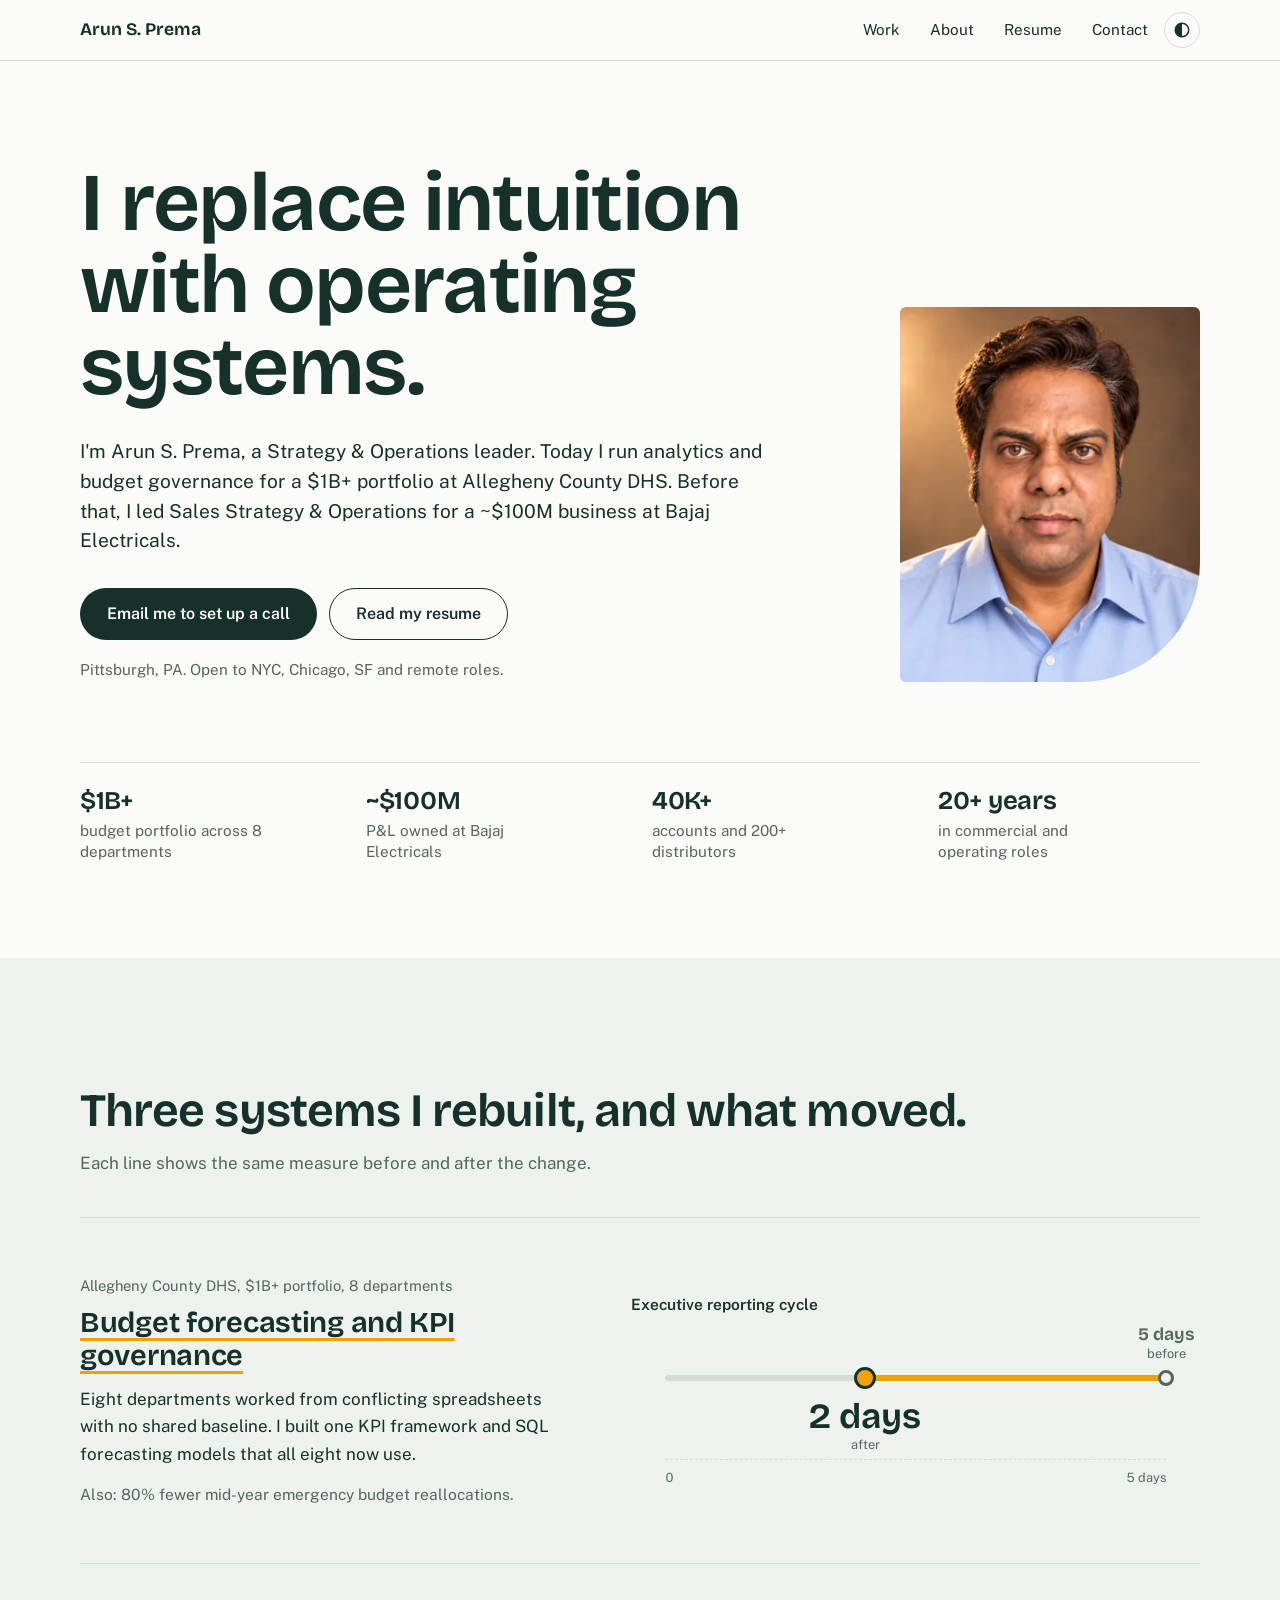
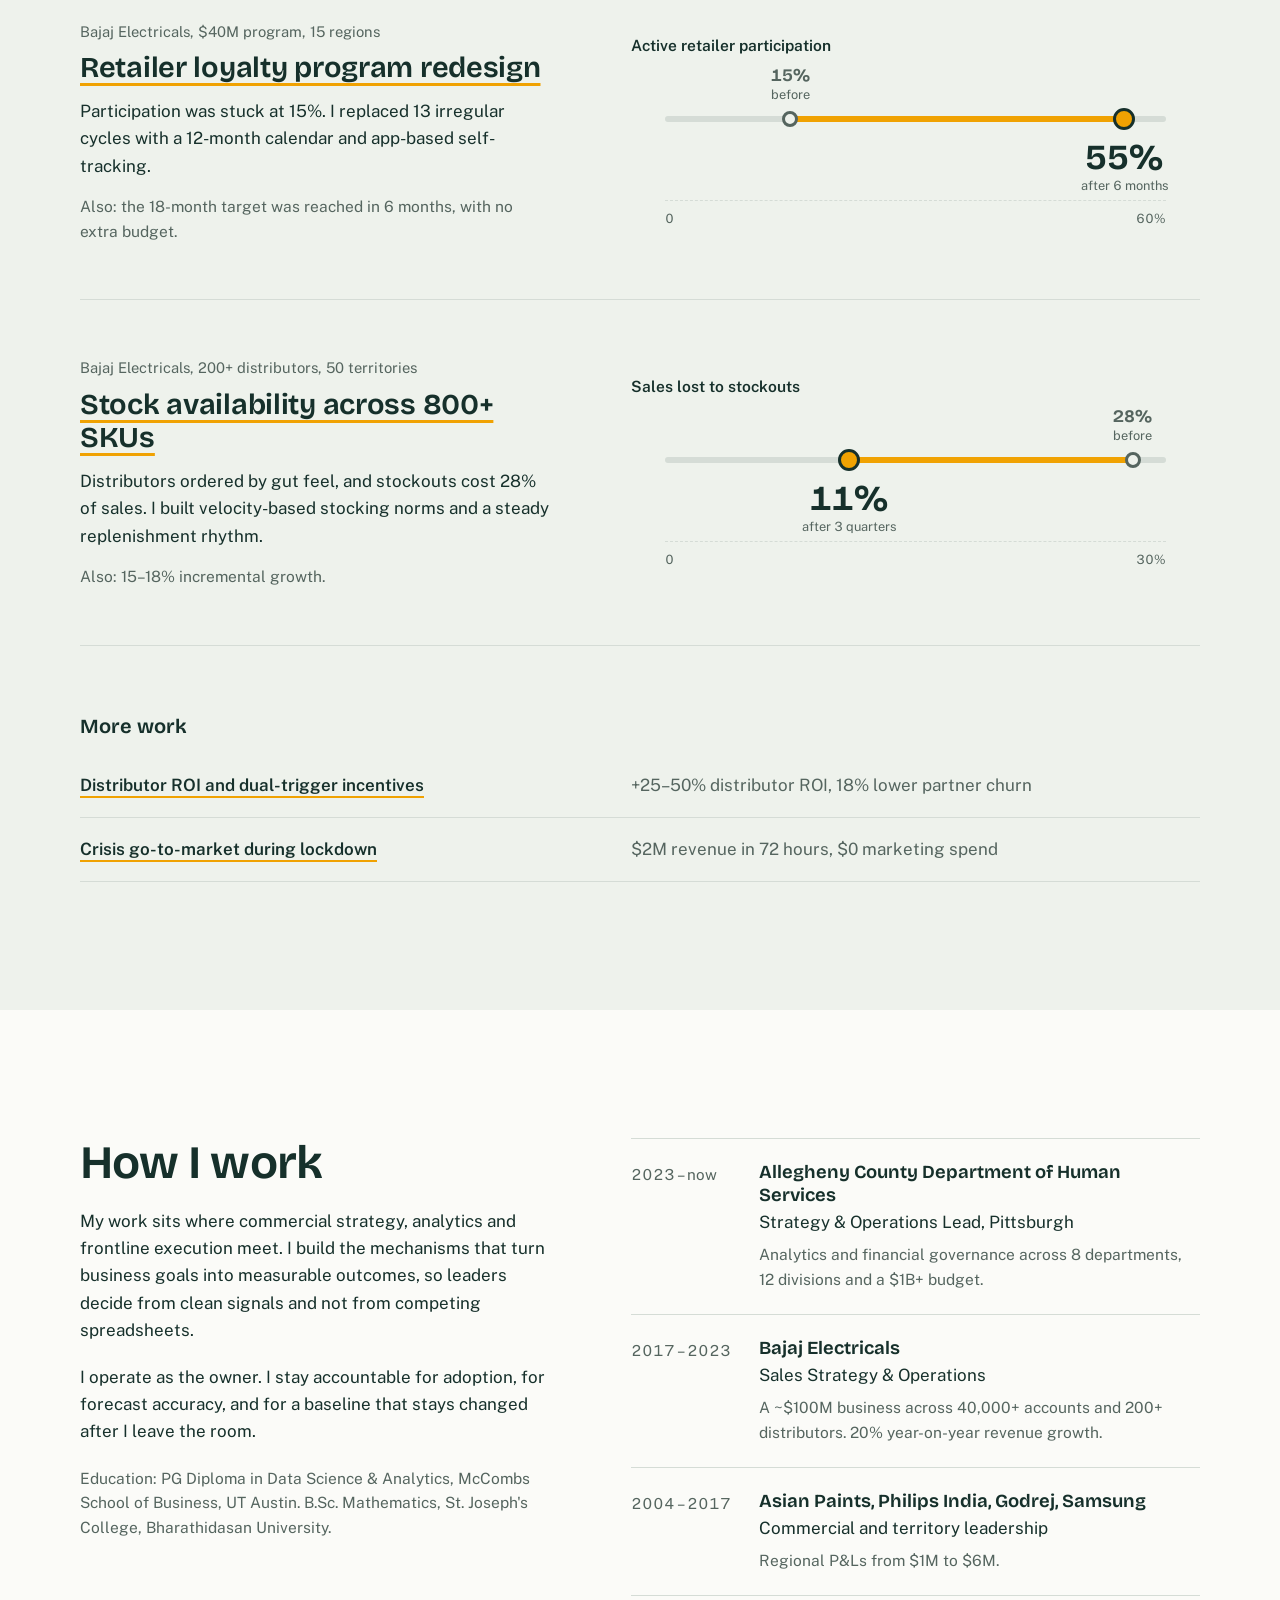
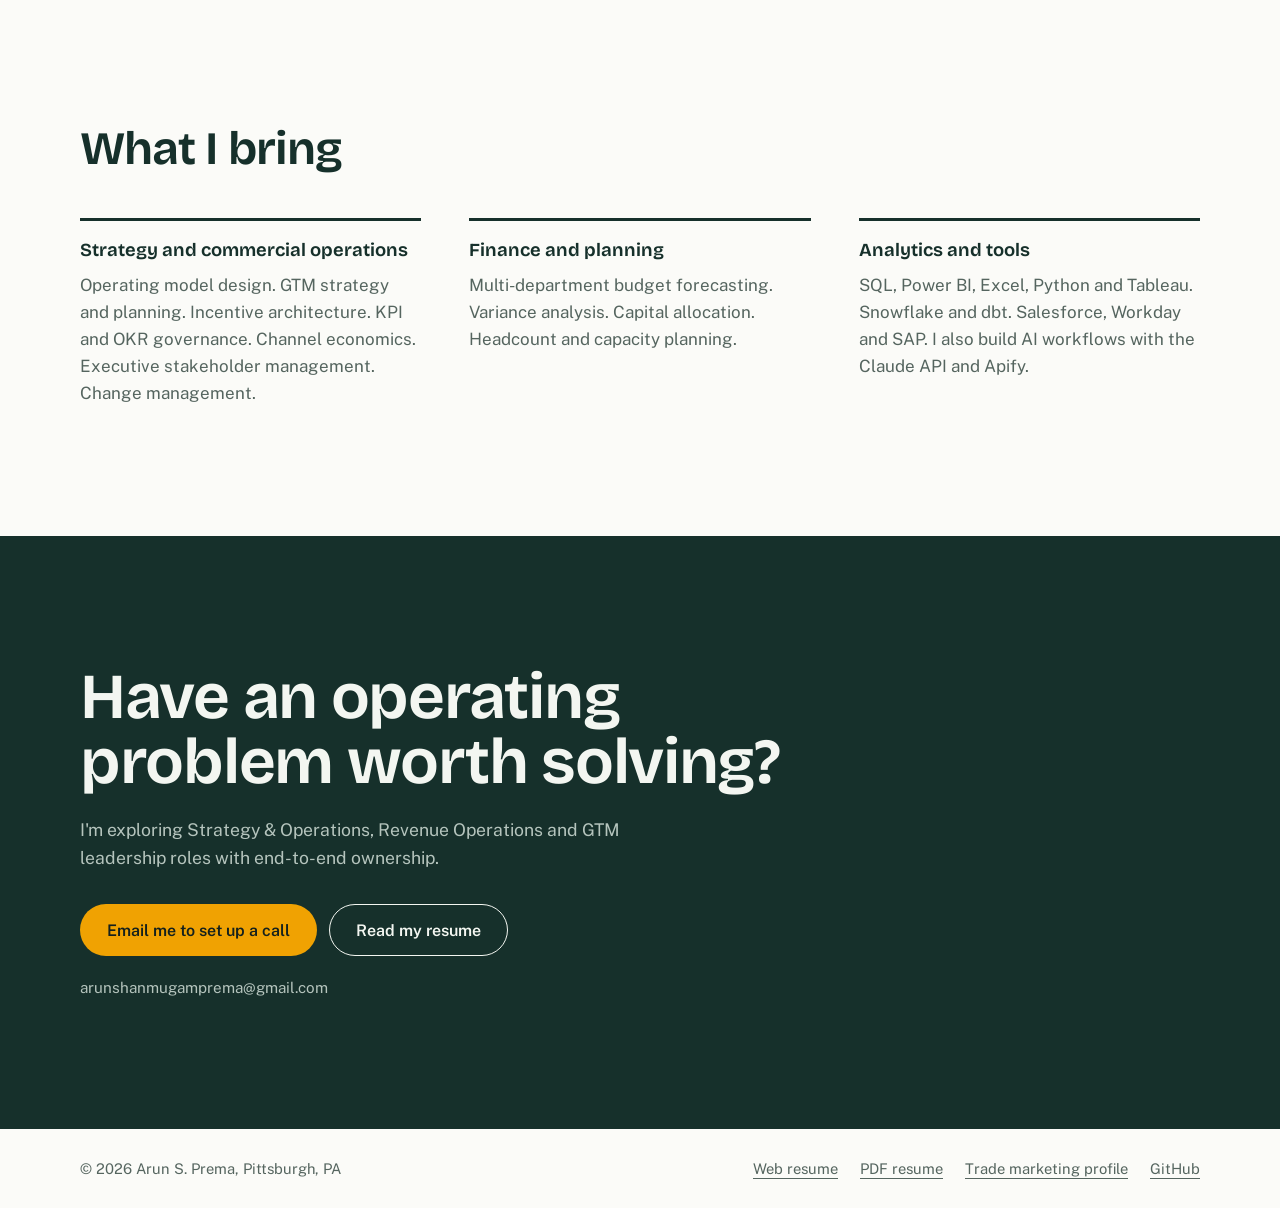
==== index.html @ da5d183e "Rebuild the five case-study pages on one template - Same header, fonts, colours and before/after lin" ====
<!DOCTYPE html>
<html lang="en">
<head>
  <meta charset="UTF-8">
  <meta name="viewport" content="width=device-width, initial-scale=1.0">
  <title>Arun S. Prema — Strategy &amp; Operations Leader | Revenue Operations &amp; GTM</title>
  <meta name="description" content="Arun S. Prema is a Strategy &amp; Operations leader. He runs analytics and budget governance for a $1B+ portfolio at Allegheny County DHS and led Sales Strategy &amp; Operations for a ~$100M business at Bajaj Electricals.">
  <meta name="author" content="Arun S. Prema">
  <link rel="canonical" href="https://arunshanmugamprema.github.io/">
  <meta name="color-scheme" content="light dark">

  <meta property="og:type" content="profile">
  <meta property="og:title" content="Arun S. Prema — Strategy &amp; Operations Leader">
  <meta property="og:description" content="I replace intuition with operating systems. $1B+ budget portfolio at Allegheny County DHS. ~$100M P&amp;L at Bajaj Electricals.">
  <meta property="og:url" content="https://arunshanmugamprema.github.io/">
  <meta property="og:image" content="https://arunshanmugamprema.github.io/assets/images/og-preview.png">
  <meta property="og:image:width" content="1200">
  <meta property="og:image:height" content="630">
  <meta property="og:image:alt" content="Arun S. Prema, Strategy &amp; Operations leader. I replace intuition with operating systems.">

  <meta name="twitter:card" content="summary_large_image">
  <meta name="twitter:title" content="Arun S. Prema — Strategy &amp; Operations Leader">
  <meta name="twitter:description" content="I replace intuition with operating systems. $1B+ budget portfolio at Allegheny County DHS. ~$100M P&amp;L at Bajaj Electricals.">
  <meta name="twitter:image" content="https://arunshanmugamprema.github.io/assets/images/og-preview.png">

  <link rel="icon" type="image/svg+xml" href="assets/images/favicon.svg">
  <link rel="preload" href="assets/fonts/bricolage-grotesque-latin-wght-normal.woff2" as="font" type="font/woff2" crossorigin>
  <link rel="preload" href="assets/fonts/public-sans-latin-wght-normal.woff2" as="font" type="font/woff2" crossorigin>
  <link rel="stylesheet" href="assets/css/site.css">

  <script>
    /* Apply a saved colour theme before first paint */
    try { var t = localStorage.getItem('theme'); if (t === 'light' || t === 'dark') document.documentElement.dataset.theme = t; } catch (e) {}
  </script>

  <script type="application/ld+json">
  {
    "@context": "https://schema.org",
    "@type": "Person",
    "name": "Arun S. Prema",
    "jobTitle": "Strategy & Operations Lead",
    "worksFor": { "@type": "Organization", "name": "Allegheny County Department of Human Services" },
    "address": { "@type": "PostalAddress", "addressLocality": "Pittsburgh", "addressRegion": "PA", "addressCountry": "US" },
    "url": "https://arunshanmugamprema.github.io/",
    "image": "https://arunshanmugamprema.github.io/assets/images/arun-prema-640.webp",
    "email": "mailto:arunshanmugamprema@gmail.com",
    "sameAs": [
      "https://github.com/arunshanmugamprema"
    ],
    "alumniOf": [
      { "@type": "EducationalOrganization", "name": "McCombs School of Business, The University of Texas at Austin" },
      { "@type": "EducationalOrganization", "name": "St. Joseph's College, Bharathidasan University" }
    ],
    "knowsAbout": [
      "Strategy and Operations", "Revenue Operations", "GTM Strategy", "KPI Governance",
      "Budget Forecasting", "Incentive Design", "Channel Economics", "Commercial Analytics"
    ]
  }
  </script>
</head>
<body>
  <a class="skip-link" href="#main">Skip to content</a>

  <header class="site-header">
    <div class="wrap header-row">
      <a class="brand" href="#top">Arun S. Prema</a>
      <nav class="site-nav" aria-label="Main">
        <a href="#work">Work</a>
        <a href="#about">About</a>
        <a href="resume/">Resume</a>
        <a class="nav-cta" href="#contact">Contact</a>
      </nav>
      <button class="theme-toggle" type="button" aria-label="Switch colour theme">
        <svg viewBox="0 0 24 24" width="18" height="18" aria-hidden="true"><path d="M12 3a9 9 0 1 0 0 18V3z" fill="currentColor"/><circle cx="12" cy="12" r="9" fill="none" stroke="currentColor" stroke-width="2"/></svg>
      </button>
    </div>
  </header>

  <main id="main">

    <!-- ── Hero ── -->
    <section class="hero wrap" id="top">
      <div class="hero-text">
        <h1>I replace intuition with operating systems.</h1>
        <p class="hero-lede">
          I'm Arun S. Prema, a Strategy &amp; Operations leader. Today I run analytics and budget
          governance for a $1B+ portfolio at Allegheny County DHS. Before that, I led Sales Strategy
          &amp; Operations for a ~$100M business at Bajaj Electricals.
        </p>
        <div class="hero-actions">
          <a class="btn btn-primary" href="mailto:arunshanmugamprema@gmail.com?subject=Conversation%20with%20Arun%20S.%20Prema">Email me to set up a call</a>
          <a class="btn btn-quiet" href="resume/">Read my resume</a>
        </div>
        <p class="hero-note">Pittsburgh, PA. Open to NYC, Chicago, SF and remote roles.</p>
      </div>

      <figure class="hero-photo">
        <picture>
          <source type="image/webp" srcset="assets/images/arun-prema-320.webp 320w, assets/images/arun-prema-640.webp 640w" sizes="(max-width: 760px) 132px, 300px">
          <img src="assets/images/arun-prema.jpg" alt="Portrait of Arun S. Prema" width="640" height="800" fetchpriority="high">
        </picture>
      </figure>

      <dl class="hero-facts">
        <div><dt>$1B+</dt><dd>budget portfolio across 8 departments</dd></div>
        <div><dt>~$100M</dt><dd>P&amp;L owned at Bajaj Electricals</dd></div>
        <div><dt>40K+</dt><dd>accounts and 200+ distributors</dd></div>
        <div><dt>20+ years</dt><dd>in commercial and operating roles</dd></div>
      </dl>
    </section>

    <!-- ── Selected work ── -->
    <section class="work" id="work">
      <div class="wrap">
        <h2>Three systems I rebuilt, and what moved.</h2>
        <p class="section-lede">Each line shows the same measure before and after the change.</p>

        <article class="case">
          <div class="case-text">
            <p class="case-where">Allegheny County DHS, $1B+ portfolio, 8 departments</p>
            <h3><a href="case-studies/kpi-governance-allegheny.html">Budget forecasting and KPI governance</a></h3>
            <p>Eight departments worked from conflicting spreadsheets with no shared baseline. I built one KPI framework and SQL forecasting models that all eight now use.</p>
            <p class="case-also">Also: 80% fewer mid-year emergency budget reallocations.</p>
          </div>
          <figure class="shift" style="--from:100%; --to:40%; --lo:40%; --span:60%" data-dir="down">
            <figcaption>Executive reporting cycle</figcaption>
            <div class="shift-track" role="img" aria-label="Executive reporting cycle went from 5 days to 2 days">
              <span class="shift-bar"></span>
              <span class="shift-from"></span>
              <span class="shift-to"></span>
              <span class="shift-label is-from">5 days<small>before</small></span>
              <span class="shift-label is-to">2 days<small>after</small></span>
            </div>
            <div class="shift-axis" aria-hidden="true"><span>0</span><span>5 days</span></div>
          </figure>
        </article>

        <article class="case">
          <div class="case-text">
            <p class="case-where">Bajaj Electricals, $40M program, 15 regions</p>
            <h3><a href="case-studies/loyalty-program-redesign.html">Retailer loyalty program redesign</a></h3>
            <p>Participation was stuck at 15%. I replaced 13 irregular cycles with a 12-month calendar and app-based self-tracking.</p>
            <p class="case-also">Also: the 18-month target was reached in 6 months, with no extra budget.</p>
          </div>
          <figure class="shift" style="--from:25%; --to:91.67%; --lo:25%; --span:66.67%" data-dir="up">
            <figcaption>Active retailer participation</figcaption>
            <div class="shift-track" role="img" aria-label="Active retailer participation went from 15 percent to 55 percent">
              <span class="shift-bar"></span>
              <span class="shift-from"></span>
              <span class="shift-to"></span>
              <span class="shift-label is-from">15%<small>before</small></span>
              <span class="shift-label is-to">55%<small>after 6 months</small></span>
            </div>
            <div class="shift-axis" aria-hidden="true"><span>0</span><span>60%</span></div>
          </figure>
        </article>

        <article class="case">
          <div class="case-text">
            <p class="case-where">Bajaj Electricals, 200+ distributors, 50 territories</p>
            <h3><a href="case-studies/stock-availability-planning.html">Stock availability across 800+ SKUs</a></h3>
            <p>Distributors ordered by gut feel, and stockouts cost 28% of sales. I built velocity-based stocking norms and a steady replenishment rhythm.</p>
            <p class="case-also">Also: 15–18% incremental growth.</p>
          </div>
          <figure class="shift" style="--from:93.33%; --to:36.67%; --lo:36.67%; --span:56.66%" data-dir="down">
            <figcaption>Sales lost to stockouts</figcaption>
            <div class="shift-track" role="img" aria-label="Sales lost to stockouts went from 28 percent to 11 percent">
              <span class="shift-bar"></span>
              <span class="shift-from"></span>
              <span class="shift-to"></span>
              <span class="shift-label is-from">28%<small>before</small></span>
              <span class="shift-label is-to">11%<small>after 3 quarters</small></span>
            </div>
            <div class="shift-axis" aria-hidden="true"><span>0</span><span>30%</span></div>
          </figure>
        </article>

        <h3 class="more-title">More work</h3>
        <ul class="more-list">
          <li>
            <a href="case-studies/distributor-roi-optimization.html">
              <span class="more-name">Distributor ROI and dual-trigger incentives</span>
              <span class="more-result">+25–50% distributor ROI, 18% lower partner churn</span>
            </a>
          </li>
          <li>
            <a href="case-studies/crisis-gtm-lockdown.html">
              <span class="more-name">Crisis go-to-market during lockdown</span>
              <span class="more-result">$2M revenue in 72 hours, $0 marketing spend</span>
            </a>
          </li>
        </ul>
      </div>
    </section>

    <!-- ── About ── -->
    <section class="about wrap" id="about">
      <div class="about-text">
        <h2>How I work</h2>
        <p>My work sits where commercial strategy, analytics and frontline execution meet. I build the mechanisms that turn business goals into measurable outcomes, so leaders decide from clean signals and not from competing spreadsheets.</p>
        <p>I operate as the owner. I stay accountable for adoption, for forecast accuracy, and for a baseline that stays changed after I leave the room.</p>
        <p class="about-edu">Education: PG Diploma in Data Science &amp; Analytics, McCombs School of Business, UT Austin. B.Sc. Mathematics, St. Joseph's College, Bharathidasan University.</p>
      </div>

      <ol class="timeline" aria-label="Career timeline">
        <li>
          <span class="when">2023 – now</span>
          <div>
            <strong>Allegheny County Department of Human Services</strong>
            <span class="role">Strategy &amp; Operations Lead, Pittsburgh</span>
            <p>Analytics and financial governance across 8 departments, 12 divisions and a $1B+ budget.</p>
          </div>
        </li>
        <li>
          <span class="when">2017 – 2023</span>
          <div>
            <strong>Bajaj Electricals</strong>
            <span class="role">Sales Strategy &amp; Operations</span>
            <p>A ~$100M business across 40,000+ accounts and 200+ distributors. 20% year-on-year revenue growth.</p>
          </div>
        </li>
        <li>
          <span class="when">2004 – 2017</span>
          <div>
            <strong>Asian Paints, Philips India, Godrej, Samsung</strong>
            <span class="role">Commercial and territory leadership</span>
            <p>Regional P&amp;Ls from $1M to $6M.</p>
          </div>
        </li>
      </ol>
    </section>

    <!-- ── Capabilities ── -->
    <section class="skills wrap" id="skills">
      <h2>What I bring</h2>
      <div class="skills-grid">
        <div>
          <h3>Strategy and commercial operations</h3>
          <p>Operating model design. GTM strategy and planning. Incentive architecture. KPI and OKR governance. Channel economics. Executive stakeholder management. Change management.</p>
        </div>
        <div>
          <h3>Finance and planning</h3>
          <p>Multi-department budget forecasting. Variance analysis. Capital allocation. Headcount and capacity planning.</p>
        </div>
        <div>
          <h3>Analytics and tools</h3>
          <p>SQL, Power BI, Excel, Python and Tableau. Snowflake and dbt. Salesforce, Workday and SAP. I also build AI workflows with the Claude API and Apify.</p>
        </div>
      </div>
    </section>

    <!-- ── Contact ── -->
    <section class="contact" id="contact">
      <div class="wrap">
        <h2>Have an operating problem worth solving?</h2>
        <p class="contact-lede">I'm exploring Strategy &amp; Operations, Revenue Operations and GTM leadership roles with end-to-end ownership.</p>
        <div class="contact-actions">
          <a class="btn btn-primary" href="mailto:arunshanmugamprema@gmail.com?subject=Conversation%20with%20Arun%20S.%20Prema">Email me to set up a call</a>
          <a class="btn btn-quiet" href="resume/">Read my resume</a>
        </div>
        <p class="contact-mail">arunshanmugamprema@gmail.com</p>
      </div>
    </section>
  </main>

  <footer class="site-footer">
    <div class="wrap footer-row">
      <p>© 2026 Arun S. Prema, Pittsburgh, PA</p>
      <nav aria-label="Footer">
        <a href="resume/">Web resume</a>
        <a href="Resume_Arun_S_Prema.pdf">PDF resume</a>
        <a href="trade-marketing/">Trade marketing profile</a>
        <a href="https://github.com/arunshanmugamprema" target="_blank" rel="noopener">GitHub</a>
      </nav>
    </div>
  </footer>

  <script src="assets/js/site.js" defer></script>
</body>
</html>
---- assets/css/site.css ----
/* Shared site styles for the home page and case studies. The resume page still uses main.css. */

@font-face {
  font-family: "Bricolage Grotesque";
  src: url("../fonts/bricolage-grotesque-latin-wght-normal.woff2") format("woff2");
  font-weight: 200 800;
  font-display: swap;
}
@font-face {
  font-family: "Public Sans";
  src: url("../fonts/public-sans-latin-wght-normal.woff2") format("woff2");
  font-weight: 100 900;
  font-display: swap;
}

/* ── Tokens ── */
:root {
  --paper: #fbfbf8;
  --surface: #eef2ec;
  --ink: #16302b;
  --muted: #55655f;
  --line: #d5dcd6;
  --mark: #f0a202;          /* marigold: the "after" colour */
  --btn-bg: #16302b;
  --btn-ink: #fbfbf8;
  --band-bg: #16302b;
  --band-ink: #f3f6f1;
  --band-muted: #b5c4bd;

  --display: "Bricolage Grotesque", "Public Sans", system-ui, sans-serif;
  --body: "Public Sans", system-ui, -apple-system, "Segoe UI", sans-serif;

  --wrap: 1120px;
  --gutter: clamp(20px, 5vw, 48px);
  --section: clamp(72px, 10vw, 128px);
}

@media (prefers-color-scheme: dark) {
  :root:not([data-theme="light"]) {
    --paper: #0f1f1c;
    --surface: #152925;
    --ink: #e8eee9;
    --muted: #a3b3ac;
    --line: #2a413b;
    --btn-bg: #f0a202;
    --btn-ink: #15211d;
    --band-bg: #152925;
    --band-ink: #e8eee9;
    --band-muted: #a3b3ac;
  }
}
:root[data-theme="dark"] {
  --paper: #0f1f1c;
  --surface: #152925;
  --ink: #e8eee9;
  --muted: #a3b3ac;
  --line: #2a413b;
  --btn-bg: #f0a202;
  --btn-ink: #15211d;
  --band-bg: #152925;
  --band-ink: #e8eee9;
  --band-muted: #a3b3ac;
}

/* ── Base ── */
*, *::before, *::after { box-sizing: border-box; }
html { scroll-behavior: smooth; scroll-padding-top: 72px; -webkit-text-size-adjust: 100%; }
@media (prefers-reduced-motion: reduce) { html { scroll-behavior: auto; } }

body {
  margin: 0;
  background: var(--paper);
  color: var(--ink);
  font-family: var(--body);
  font-size: 1.0625rem;
  line-height: 1.6;
  -webkit-font-smoothing: antialiased;
}
h1, h2, h3, p, ul, ol, dl, dd, figure { margin: 0; }
ul, ol { padding: 0; list-style: none; }
img { display: block; max-width: 100%; height: auto; }
a { color: inherit; }
:focus-visible { outline: 3px solid var(--mark); outline-offset: 3px; border-radius: 4px; }

.wrap { width: 100%; max-width: calc(var(--wrap) + 2 * var(--gutter)); margin-inline: auto; padding-inline: var(--gutter); }

.skip-link { position: absolute; left: 12px; top: -60px; background: var(--btn-bg); color: var(--btn-ink); padding: 10px 14px; border-radius: 8px; z-index: 20; }
.skip-link:focus { top: 12px; }

h1, h2 { font-family: var(--display); font-weight: 650; letter-spacing: -0.02em; text-wrap: balance; }
h2 { font-size: clamp(1.9rem, 4vw, 2.9rem); line-height: 1.08; }

/* ── Header ── */
.site-header { position: sticky; top: 0; z-index: 10; background: color-mix(in srgb, var(--paper) 88%, transparent); backdrop-filter: blur(10px); border-bottom: 1px solid var(--line); }
.header-row { display: flex; align-items: center; gap: 16px; min-height: 60px; }
.brand { font-family: var(--display); font-weight: 650; font-size: 1.1rem; text-decoration: none; margin-right: auto; white-space: nowrap; }
.site-nav { display: flex; align-items: center; gap: clamp(14px, 3vw, 30px); font-size: 0.95rem; }
.site-nav a { text-decoration: none; padding: 6px 0; }
.site-nav a:hover { text-decoration: underline; text-underline-offset: 5px; }
.theme-toggle { display: grid; place-items: center; width: 36px; height: 36px; border: 1px solid var(--line); border-radius: 50%; background: none; color: var(--ink); cursor: pointer; }
.theme-toggle:hover { border-color: var(--ink); }

/* ── Buttons ── */
.btn { display: inline-flex; align-items: center; justify-content: center; min-height: 52px; padding: 0 26px; border-radius: 999px; font-weight: 600; font-size: 1rem; text-decoration: none; border: 1.5px solid transparent; transition: transform 120ms ease; }
.btn:active { transform: translateY(1px); }
.btn-primary { background: var(--btn-bg); color: var(--btn-ink); }
.btn-primary:hover { box-shadow: 0 0 0 4px color-mix(in srgb, var(--mark) 45%, transparent); }
.btn-quiet { border-color: currentColor; }
.btn-quiet:hover { background: color-mix(in srgb, currentColor 9%, transparent); }

/* ── Hero ── */
.hero { display: grid; grid-template-columns: minmax(0, 1fr) 300px; column-gap: clamp(32px, 6vw, 88px); align-items: end; padding-top: clamp(48px, 8vw, 104px); padding-bottom: clamp(56px, 8vw, 96px); }
.hero h1 { font-size: clamp(2.6rem, 6.4vw, 5.25rem); line-height: 1; max-width: 13ch; }
.hero-lede { margin-top: 28px; max-width: 58ch; font-size: clamp(1.08rem, 1.5vw, 1.25rem); line-height: 1.55; }
.hero-actions { display: flex; flex-wrap: wrap; gap: 12px; margin-top: 32px; }
.hero-note { margin-top: 18px; color: var(--muted); font-size: 0.95rem; }
.hero-photo img { width: 100%; aspect-ratio: 4 / 5; object-fit: cover; border-radius: 6px 6px 120px 6px; }

.hero-facts { grid-column: 1 / -1; display: grid; grid-template-columns: repeat(4, minmax(0, 1fr)); gap: 24px; margin-top: clamp(48px, 7vw, 80px); padding-top: 24px; border-top: 1px solid var(--line); }
.hero-facts dt { font-family: var(--display); font-weight: 650; font-size: 1.6rem; line-height: 1.1; letter-spacing: -0.01em; }
.hero-facts dd { margin-top: 4px; color: var(--muted); font-size: 0.95rem; line-height: 1.4; max-width: 22ch; }

/* ── Work ── */
.work { background: var(--surface); padding-block: var(--section); }
.section-lede { margin-top: 14px; color: var(--muted); max-width: 60ch; }

.case { display: grid; grid-template-columns: minmax(0, 5fr) minmax(0, 6fr); gap: clamp(28px, 6vw, 88px); align-items: center; padding-block: clamp(36px, 5vw, 56px); border-bottom: 1px solid var(--line); }
.case:first-of-type { margin-top: clamp(24px, 4vw, 40px); border-top: 1px solid var(--line); }
.case-where { color: var(--muted); font-size: 0.92rem; }
.case h3 { margin-top: 8px; font-family: var(--display); font-weight: 650; font-size: clamp(1.4rem, 2.4vw, 1.8rem); line-height: 1.15; letter-spacing: -0.01em; }
.case h3 a { text-decoration: underline; text-decoration-color: var(--mark); text-decoration-thickness: 3px; text-underline-offset: 6px; }
.case h3 a:hover { text-decoration-color: currentColor; }
.case-text > p:not(.case-where) { margin-top: 14px; max-width: 52ch; }
.case-text > .case-also { color: var(--muted); font-size: 0.97rem; }

/* The before → after line */
.shift figcaption { font-weight: 600; font-size: 0.97rem; }
.shift-track { position: relative; height: 6px; margin: 58px 34px 78px; background: var(--line); border-radius: 3px; }
.shift-bar { position: absolute; top: 0; bottom: 0; left: var(--lo); width: var(--span); background: var(--mark); border-radius: 3px; transform-origin: left center; }
.shift[data-dir="down"] .shift-bar { transform-origin: right center; }
.shift-from, .shift-to { position: absolute; top: 50%; border-radius: 50%; transform: translate(-50%, -50%); }
.shift-from { left: var(--from); width: 16px; height: 16px; background: var(--shift-bg, var(--surface)); border: 3px solid var(--muted); }
.shift-to { left: var(--to); width: 22px; height: 22px; background: var(--mark); border: 3px solid var(--ink); }
.shift-label { position: absolute; transform: translateX(-50%); white-space: nowrap; text-align: center; font-family: var(--display); font-weight: 650; line-height: 1; font-variant-numeric: tabular-nums; }
.shift-label small { display: block; margin-top: 5px; font-family: var(--body); font-weight: 400; font-size: 0.8rem; color: var(--muted); }
.shift-label.is-from { left: var(--from); bottom: 20px; font-size: 1.1rem; color: var(--muted); }
.shift-label.is-to { left: var(--to); top: 24px; font-size: clamp(1.7rem, 3vw, 2.2rem); }
.shift-axis { display: flex; justify-content: space-between; margin-inline: 34px; padding-top: 8px; border-top: 1px dashed var(--line); color: var(--muted); font-size: 0.8rem; font-variant-numeric: tabular-nums; }

/* One reveal: the line draws from "before" to "after" */
.can-animate .shift .shift-bar { transition: transform 900ms cubic-bezier(.2, .7, .2, 1); }
.can-animate .shift .shift-to { transition: left 900ms cubic-bezier(.2, .7, .2, 1); }
.can-animate .shift .shift-label.is-to { transition: left 900ms cubic-bezier(.2, .7, .2, 1), opacity 400ms ease 500ms; }
.can-animate .shift:not(.is-in) .shift-bar { transform: scaleX(0); }
.can-animate .shift:not(.is-in) .shift-to { left: var(--from); }
.can-animate .shift:not(.is-in) .shift-label.is-to { left: var(--from); opacity: 0; }

.more-title { margin-top: clamp(40px, 6vw, 64px); font-family: var(--display); font-weight: 650; font-size: 1.25rem; }
.more-list { margin-top: 12px; }
.more-list a { display: grid; grid-template-columns: minmax(0, 5fr) minmax(0, 6fr); gap: 8px clamp(28px, 6vw, 88px); padding-block: 18px; border-bottom: 1px solid var(--line); text-decoration: none; }
.more-name { font-weight: 600; text-decoration: underline; text-decoration-color: var(--mark); text-decoration-thickness: 2px; text-underline-offset: 5px; }
.more-list a:hover .more-name { text-decoration-color: currentColor; }
.more-result { color: var(--muted); }

/* ── About ── */
.about { display: grid; grid-template-columns: minmax(0, 5fr) minmax(0, 6fr); gap: clamp(36px, 6vw, 88px); padding-block: var(--section); }
.about-text p { margin-top: 20px; max-width: 54ch; }
.about-text .about-edu { color: var(--muted); font-size: 0.97rem; }

.timeline li { display: grid; grid-template-columns: 108px minmax(0, 1fr); gap: 20px; padding-block: 22px; border-top: 1px solid var(--line); }
.timeline li:last-child { border-bottom: 1px solid var(--line); }
.timeline .when { color: var(--muted); font-size: 0.95rem; font-variant-numeric: tabular-nums; padding-top: 2px; }
.timeline strong { display: block; font-family: var(--display); font-weight: 650; font-size: 1.15rem; line-height: 1.25; }
.timeline .role { display: block; margin-top: 2px; }
.timeline p { margin-top: 6px; color: var(--muted); font-size: 0.97rem; }

/* ── Capabilities ── */
.skills { padding-bottom: var(--section); }
.skills-grid { display: grid; grid-template-columns: repeat(3, minmax(0, 1fr)); gap: clamp(24px, 4vw, 48px); margin-top: clamp(28px, 4vw, 44px); }
.skills-grid > div { padding-top: 18px; border-top: 3px solid var(--ink); }
.skills-grid h3 { font-family: var(--display); font-weight: 650; font-size: 1.15rem; line-height: 1.25; }
.skills-grid p { margin-top: 10px; color: var(--muted); }

/* ── Contact ── */
.contact { background: var(--band-bg); color: var(--band-ink); padding-block: var(--section); }
.contact h2 { max-width: 20ch; font-size: clamp(2.2rem, 5.4vw, 4rem); line-height: 1.02; }
.contact-lede { margin-top: 22px; max-width: 56ch; color: var(--band-muted); font-size: 1.1rem; }
.contact-actions { display: flex; flex-wrap: wrap; gap: 12px; margin-top: 32px; }
.contact .btn-primary { background: var(--mark); color: #15211d; }
.contact-mail { margin-top: 20px; color: var(--band-muted); font-size: 0.95rem; user-select: all; }

/* ── Footer ── */
.site-footer { padding-block: 28px; font-size: 0.92rem; color: var(--muted); }
.footer-row { display: flex; flex-wrap: wrap; justify-content: space-between; gap: 12px 32px; }
.site-footer nav { display: flex; flex-wrap: wrap; gap: 8px 22px; }
.site-footer a { text-underline-offset: 4px; }
.site-footer a:hover { color: var(--ink); }

/* ── Small screens ── */
@media (max-width: 860px) {
  .case, .about, .more-list a { grid-template-columns: minmax(0, 1fr); }
  .skills-grid { grid-template-columns: minmax(0, 1fr); }
  .hero-facts { grid-template-columns: repeat(2, minmax(0, 1fr)); }
}
@media (max-width: 760px) {
  .hero { grid-template-columns: minmax(0, 1fr); }
  .hero-photo { order: -1; width: 132px; margin-bottom: 28px; }
  .hero-photo img { border-radius: 4px 4px 52px 4px; }
  .nav-cta { display: none; }
  .shift-track { margin-inline: 30px; }
  .shift-axis { margin-inline: 30px; }
  .timeline li { grid-template-columns: minmax(0, 1fr); gap: 4px; }
}
@media (max-width: 420px) {
  .btn { width: 100%; }
  .site-nav { gap: 14px; font-size: 0.9rem; }
}
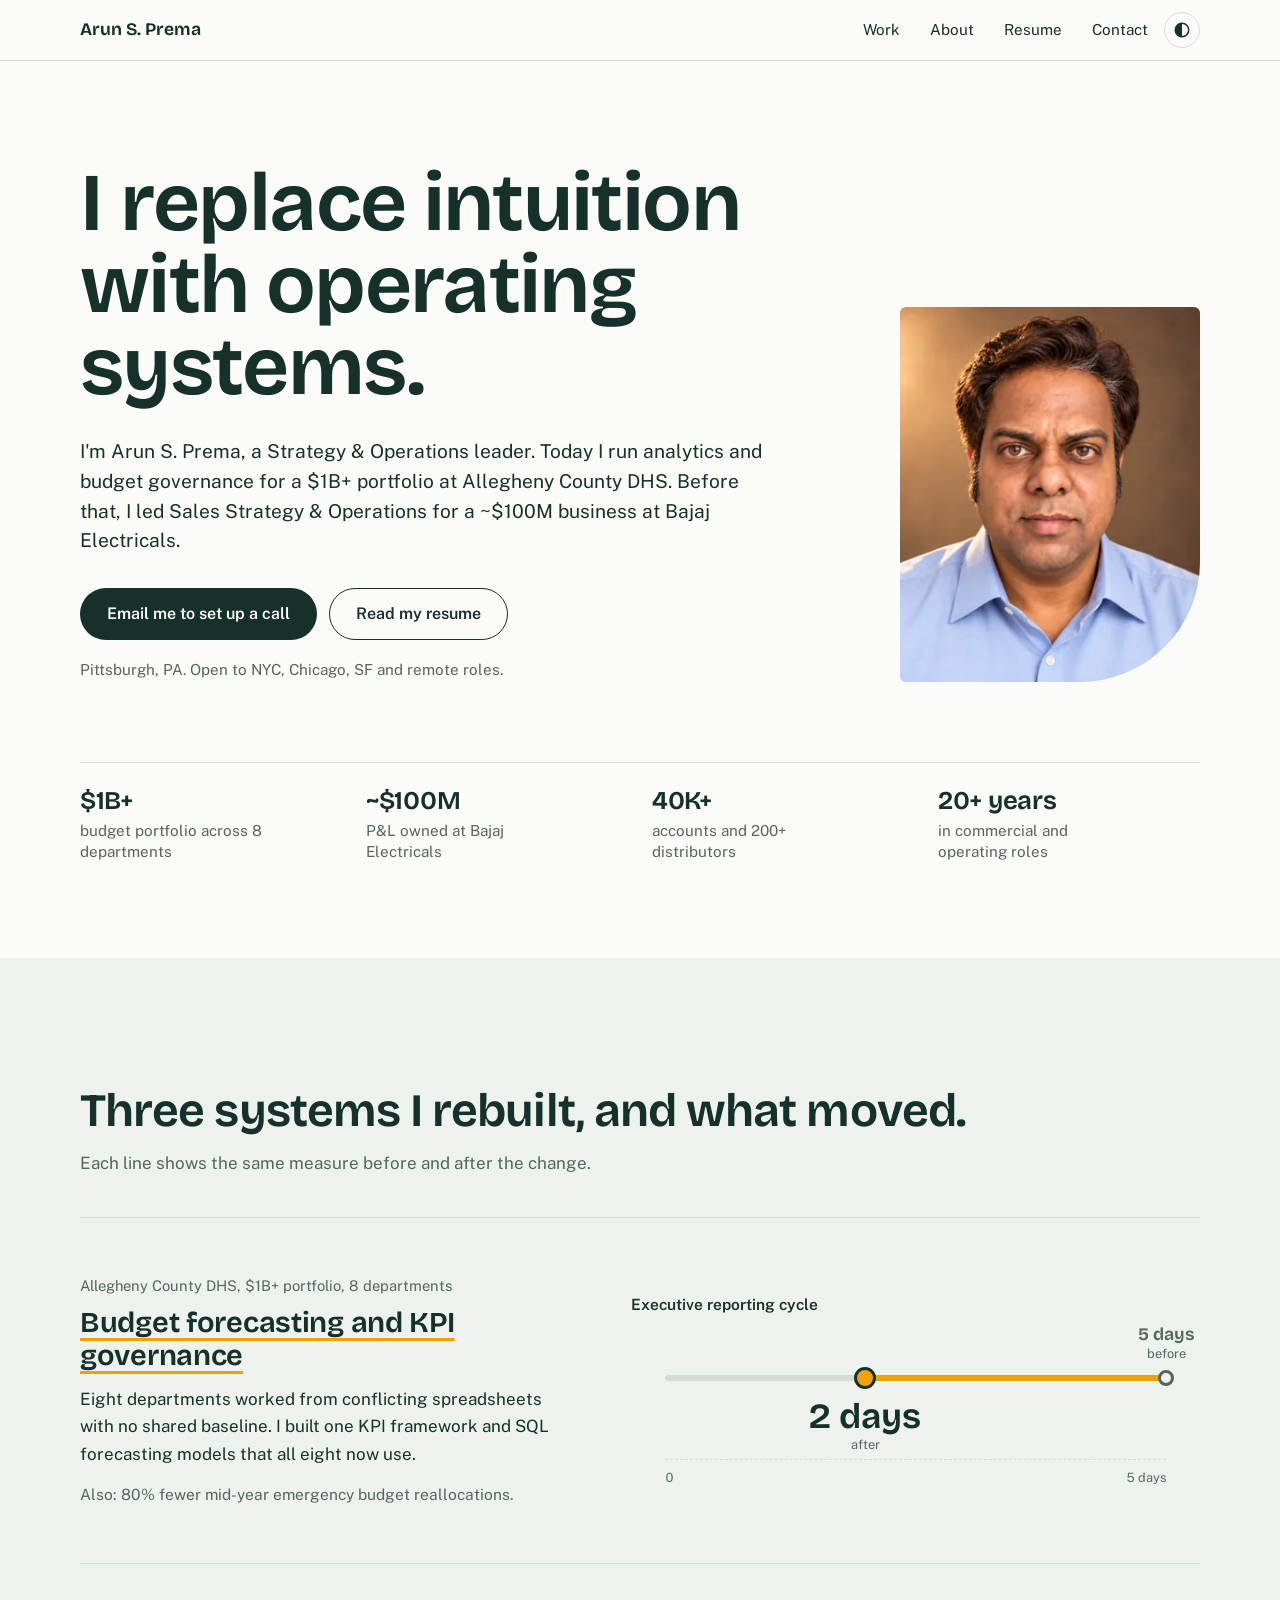
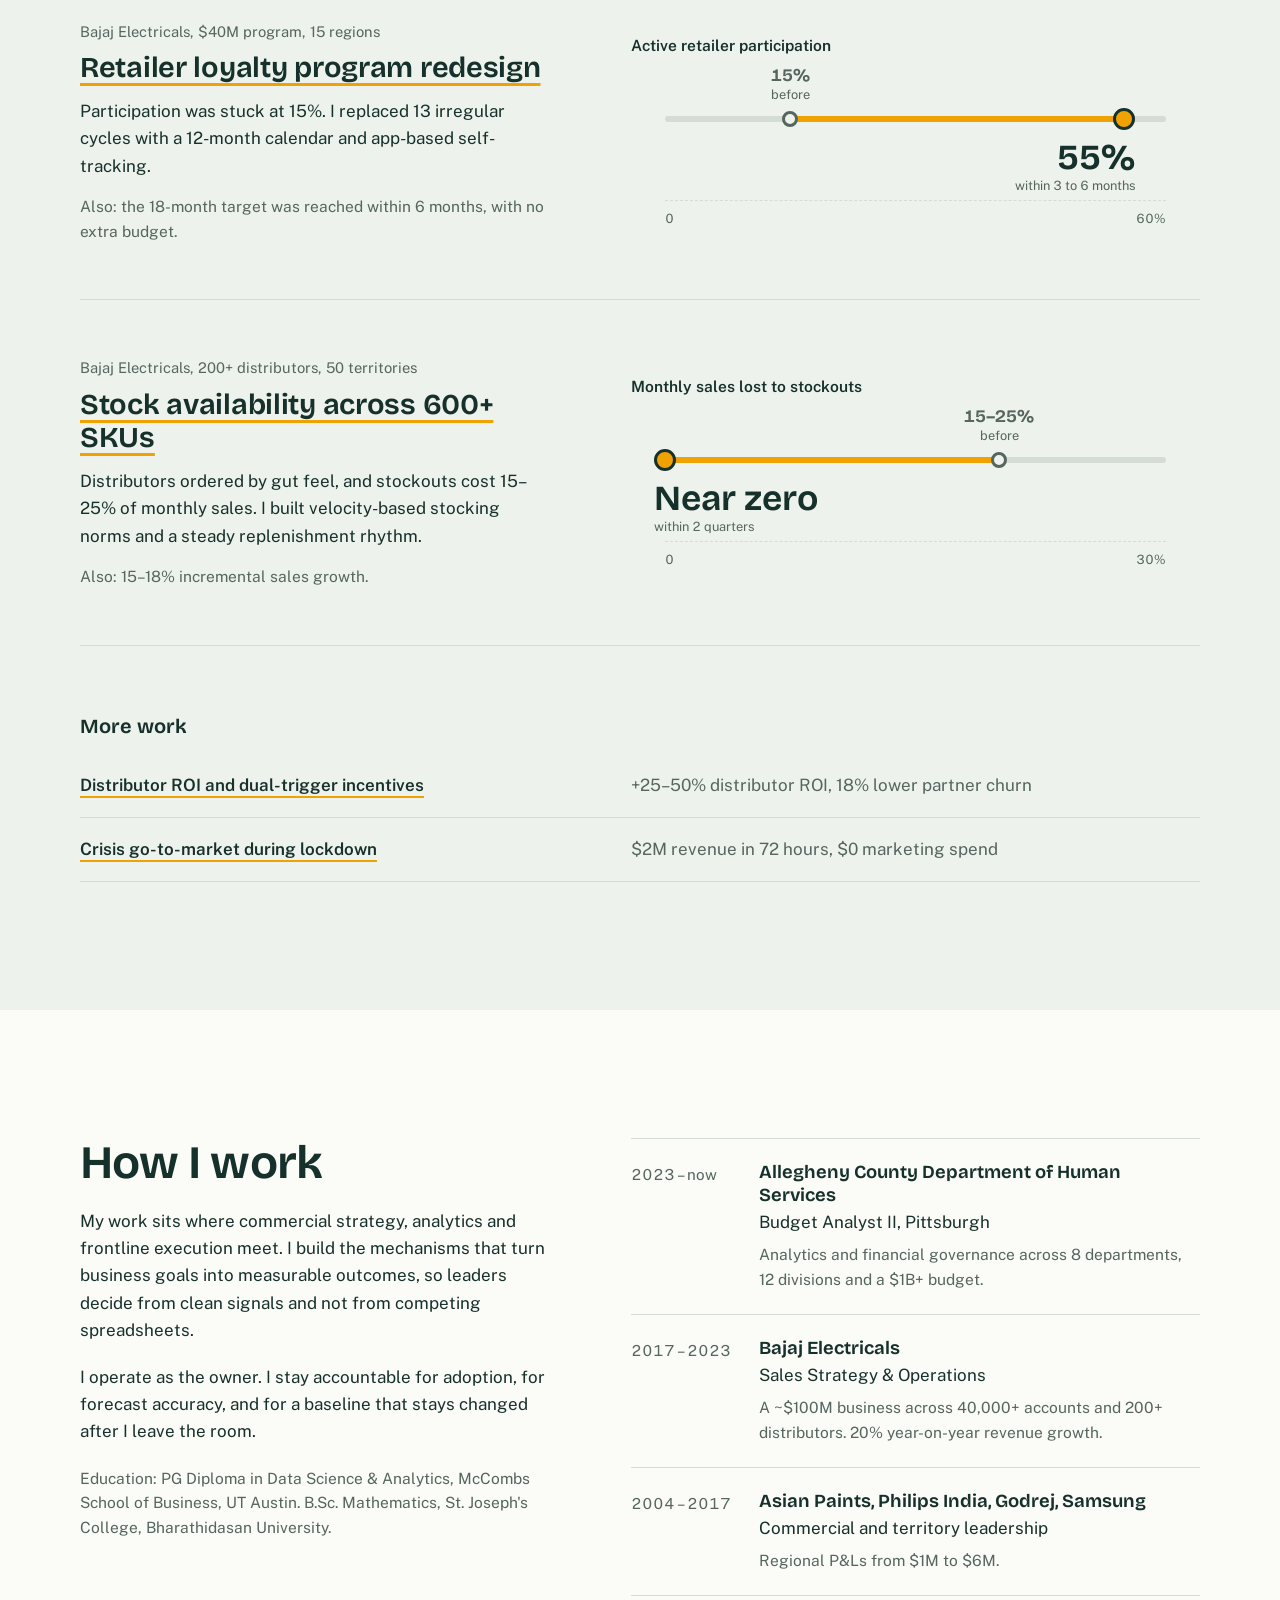
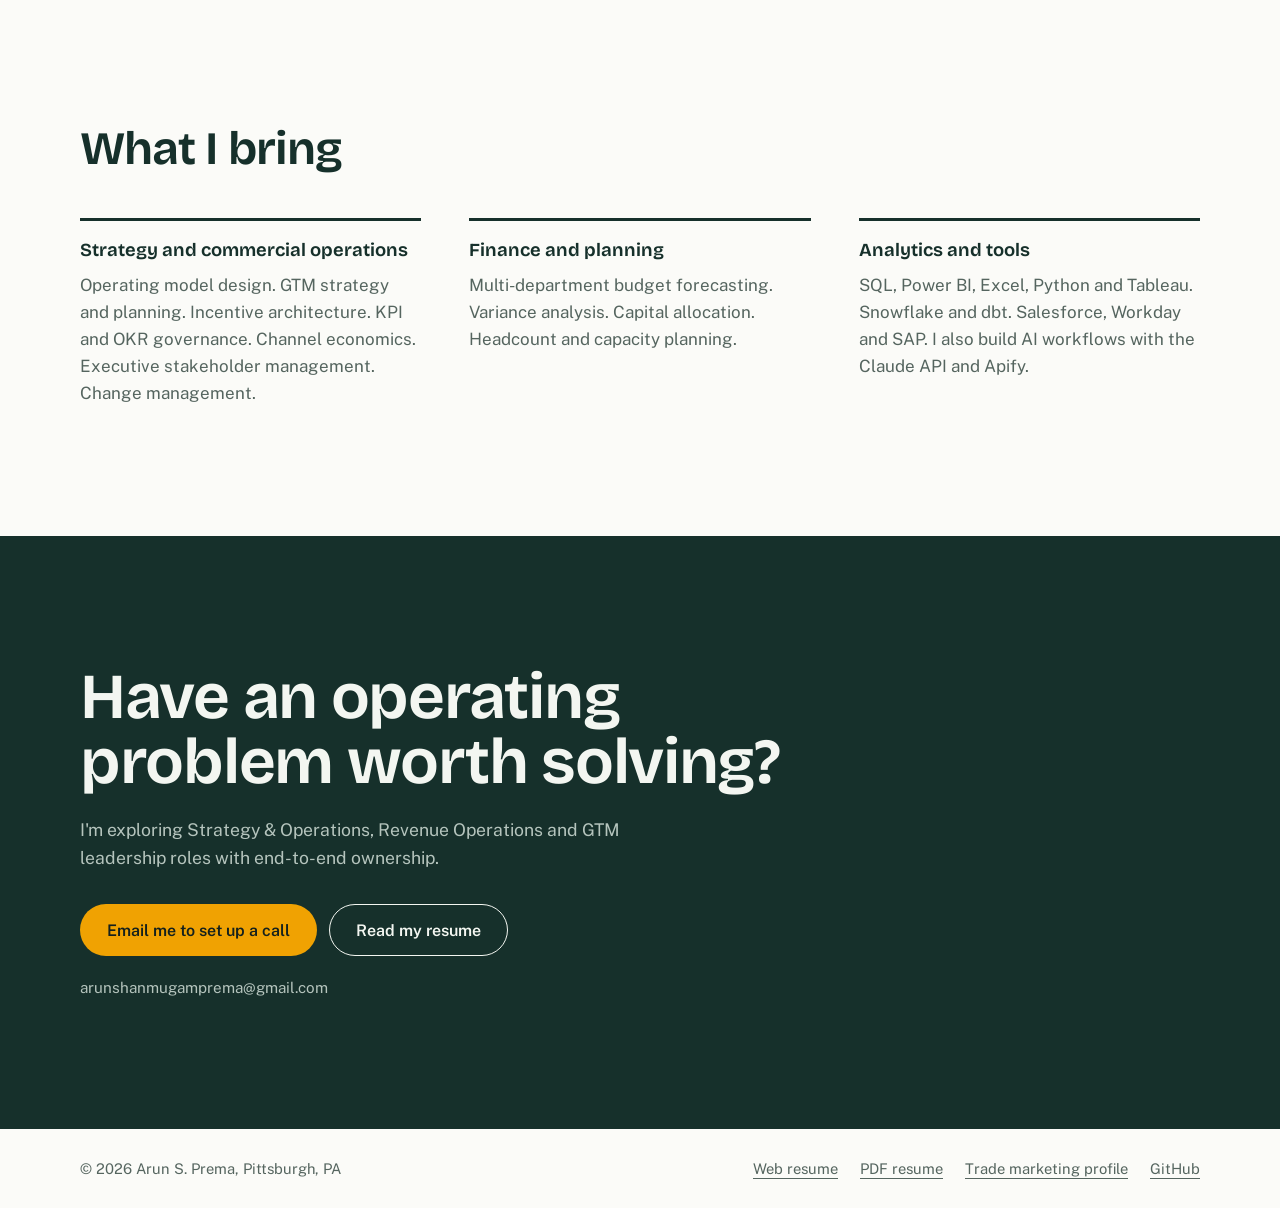
==== commit ba996ce0: "Match site to resume, show Budget Analyst II, re-skin trade-marketing page - Current title shown as " ====
--- a/index.html
+++ b/index.html
@@ -38,7 +38,7 @@
     "@context": "https://schema.org",
     "@type": "Person",
     "name": "Arun S. Prema",
-    "jobTitle": "Strategy & Operations Lead",
+    "jobTitle": "Budget Analyst II",
     "worksFor": { "@type": "Organization", "name": "Allegheny County Department of Human Services" },
     "address": { "@type": "PostalAddress", "addressLocality": "Pittsburgh", "addressRegion": "PA", "addressCountry": "US" },
     "url": "https://arunshanmugamprema.github.io/",
@@ -140,7 +140,7 @@
             <p class="case-where">Bajaj Electricals, $40M program, 15 regions</p>
             <h3><a href="case-studies/loyalty-program-redesign.html">Retailer loyalty program redesign</a></h3>
             <p>Participation was stuck at 15%. I replaced 13 irregular cycles with a 12-month calendar and app-based self-tracking.</p>
-            <p class="case-also">Also: the 18-month target was reached in 6 months, with no extra budget.</p>
+            <p class="case-also">Also: the 18-month target was reached within 6 months, with no extra budget.</p>
           </div>
           <figure class="shift" style="--from:25%; --to:91.67%; --lo:25%; --span:66.67%" data-dir="up">
             <figcaption>Active retailer participation</figcaption>
@@ -149,7 +149,7 @@
               <span class="shift-from"></span>
               <span class="shift-to"></span>
               <span class="shift-label is-from">15%<small>before</small></span>
-              <span class="shift-label is-to">55%<small>after 6 months</small></span>
+              <span class="shift-label is-to at-end">55%<small>within 3 to 6 months</small></span>
             </div>
             <div class="shift-axis" aria-hidden="true"><span>0</span><span>60%</span></div>
           </figure>
@@ -158,18 +158,18 @@
         <article class="case">
           <div class="case-text">
             <p class="case-where">Bajaj Electricals, 200+ distributors, 50 territories</p>
-            <h3><a href="case-studies/stock-availability-planning.html">Stock availability across 800+ SKUs</a></h3>
-            <p>Distributors ordered by gut feel, and stockouts cost 28% of sales. I built velocity-based stocking norms and a steady replenishment rhythm.</p>
-            <p class="case-also">Also: 15–18% incremental growth.</p>
-          </div>
-          <figure class="shift" style="--from:93.33%; --to:36.67%; --lo:36.67%; --span:56.66%" data-dir="down">
-            <figcaption>Sales lost to stockouts</figcaption>
-            <div class="shift-track" role="img" aria-label="Sales lost to stockouts went from 28 percent to 11 percent">
+            <h3><a href="case-studies/stock-availability-planning.html">Stock availability across 600+ SKUs</a></h3>
+            <p>Distributors ordered by gut feel, and stockouts cost 15–25% of monthly sales. I built velocity-based stocking norms and a steady replenishment rhythm.</p>
+            <p class="case-also">Also: 15–18% incremental sales growth.</p>
+          </div>
+          <figure class="shift" style="--from:66.67%; --to:0%; --lo:0%; --span:66.67%" data-dir="down">
+            <figcaption>Monthly sales lost to stockouts</figcaption>
+            <div class="shift-track" role="img" aria-label="Monthly sales lost to stockouts went from 15 to 25 percent down to near zero within 2 quarters">
               <span class="shift-bar"></span>
               <span class="shift-from"></span>
               <span class="shift-to"></span>
-              <span class="shift-label is-from">28%<small>before</small></span>
-              <span class="shift-label is-to">11%<small>after 3 quarters</small></span>
+              <span class="shift-label is-from">15–25%<small>before</small></span>
+              <span class="shift-label is-to at-start">Near zero<small>within 2 quarters</small></span>
             </div>
             <div class="shift-axis" aria-hidden="true"><span>0</span><span>30%</span></div>
           </figure>
@@ -207,7 +207,7 @@
           <span class="when">2023 – now</span>
           <div>
             <strong>Allegheny County Department of Human Services</strong>
-            <span class="role">Strategy &amp; Operations Lead, Pittsburgh</span>
+            <span class="role">Budget Analyst II, Pittsburgh</span>
             <p>Analytics and financial governance across 8 departments, 12 divisions and a $1B+ budget.</p>
           </div>
         </li>
--- a/assets/css/site.css
+++ b/assets/css/site.css
@@ -145,6 +145,8 @@
 .shift-label small { display: block; margin-top: 5px; font-family: var(--body); font-weight: 400; font-size: 0.8rem; color: var(--muted); }
 .shift-label.is-from { left: var(--from); bottom: 20px; font-size: 1.1rem; color: var(--muted); }
 .shift-label.is-to { left: var(--to); top: 24px; font-size: clamp(1.7rem, 3vw, 2.2rem); }
+.shift-label.at-start { transform: translateX(-11px); text-align: left; }
+.shift-label.at-end { transform: translateX(calc(-100% + 11px)); text-align: right; }
 .shift-axis { display: flex; justify-content: space-between; margin-inline: 34px; padding-top: 8px; border-top: 1px dashed var(--line); color: var(--muted); font-size: 0.8rem; font-variant-numeric: tabular-nums; }
 
 /* One reveal: the line draws from "before" to "after" */
@@ -215,3 +217,4 @@
   .btn { width: 100%; }
   .site-nav { gap: 14px; font-size: 0.9rem; }
 }
+.site-nav a[aria-current="page"] { text-decoration: underline; text-decoration-color: var(--mark); text-decoration-thickness: 2px; text-underline-offset: 5px; }
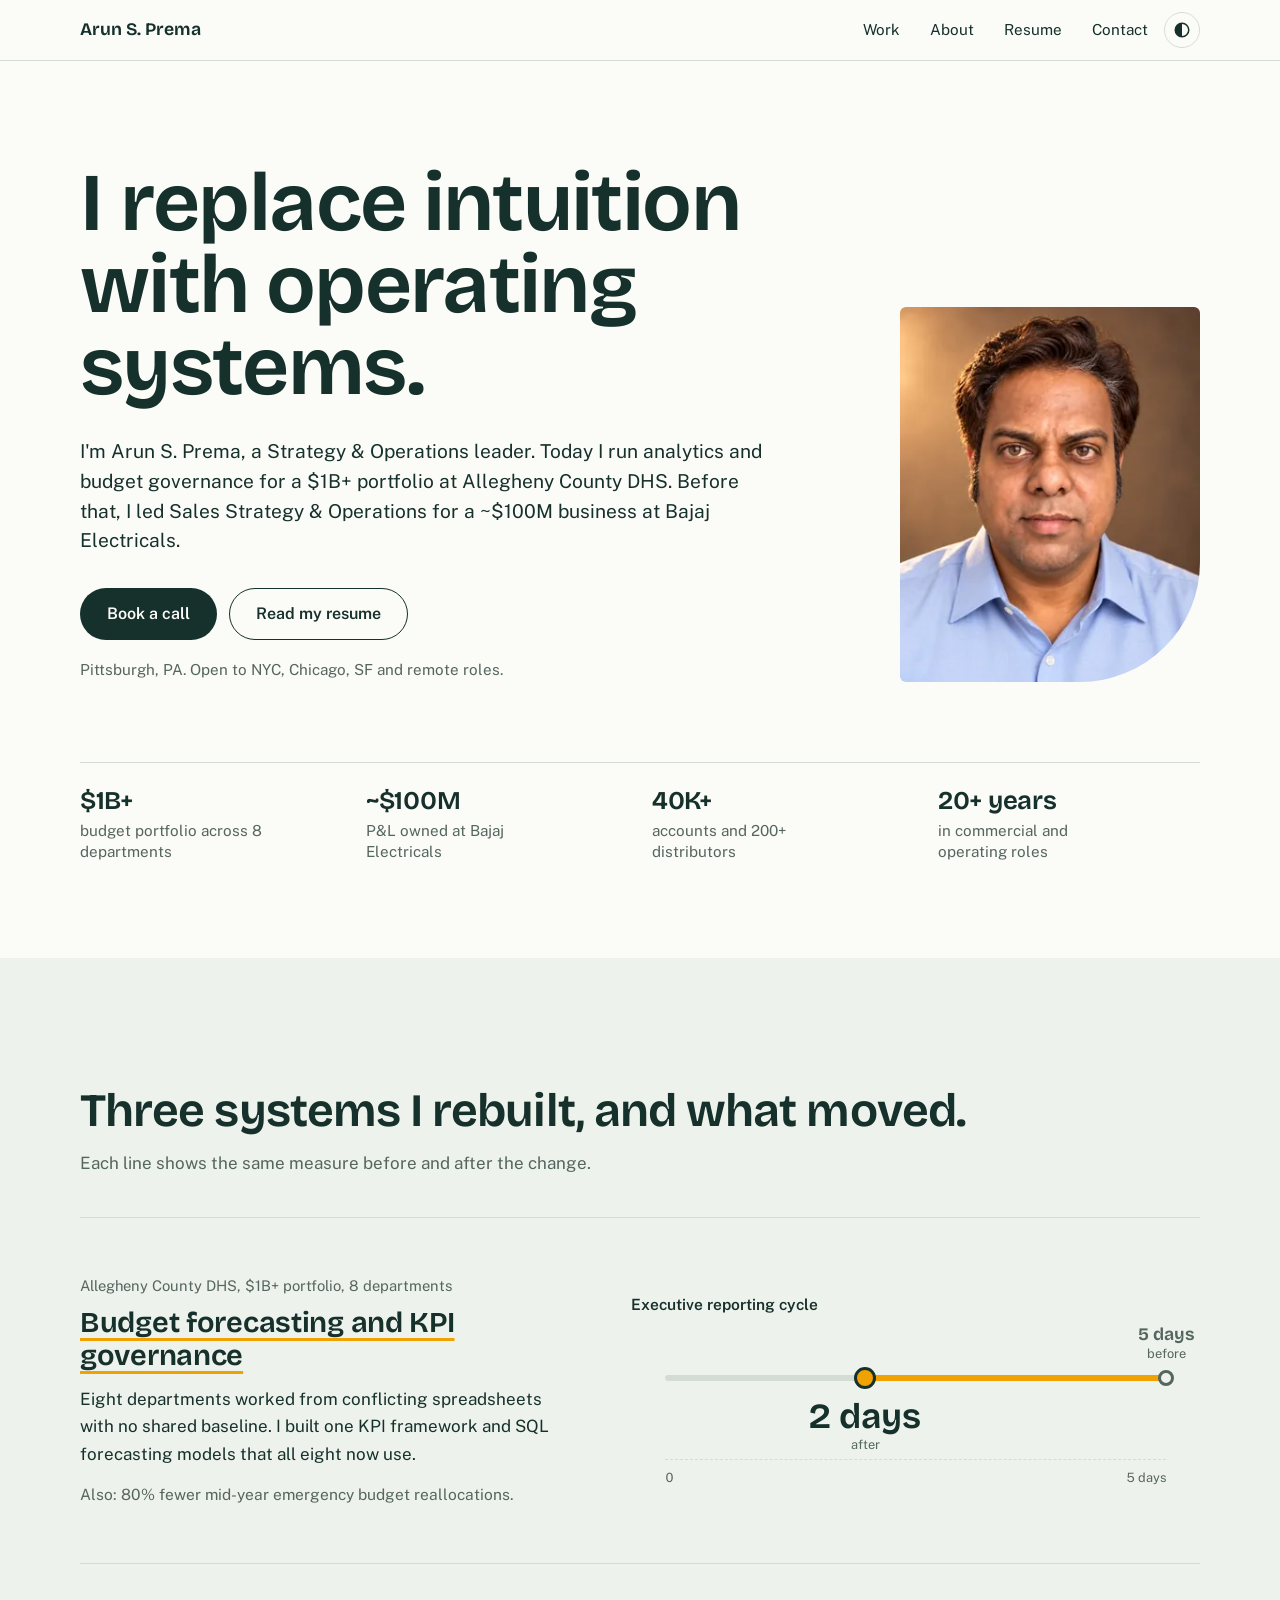
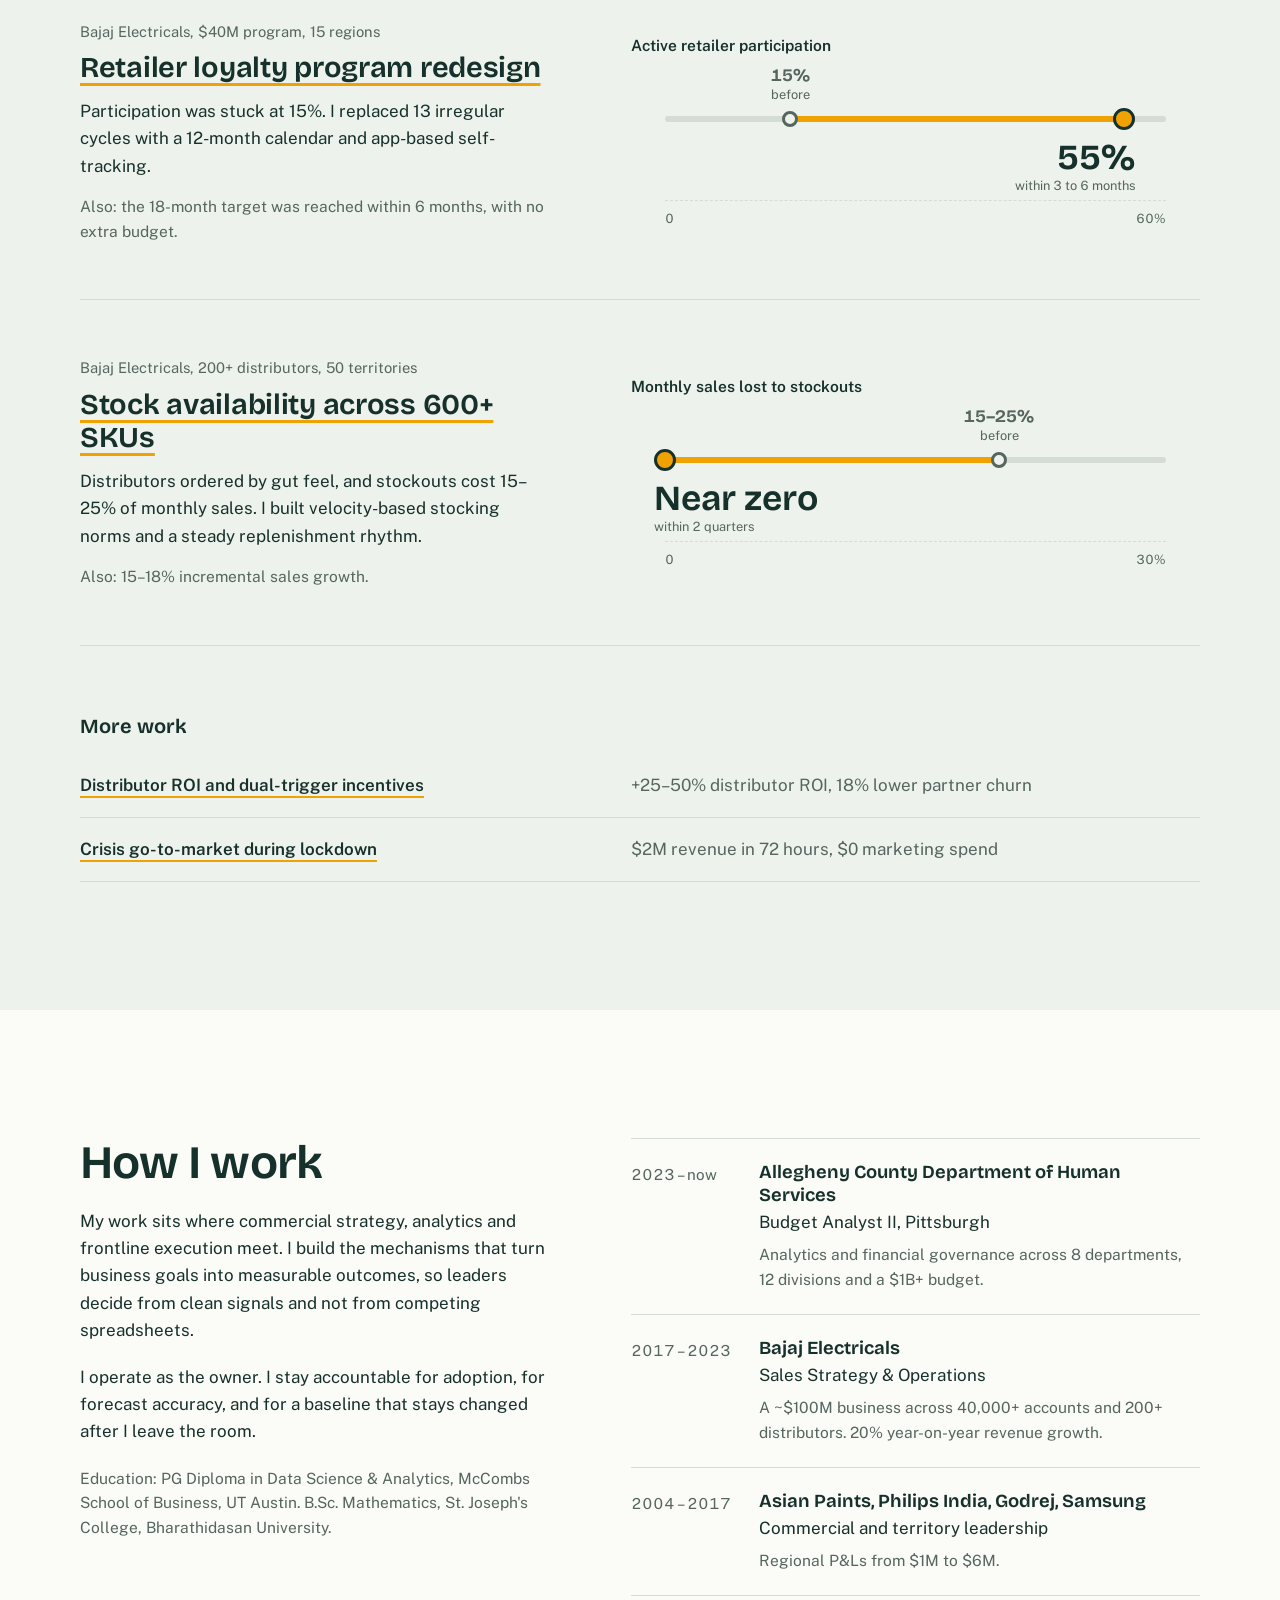
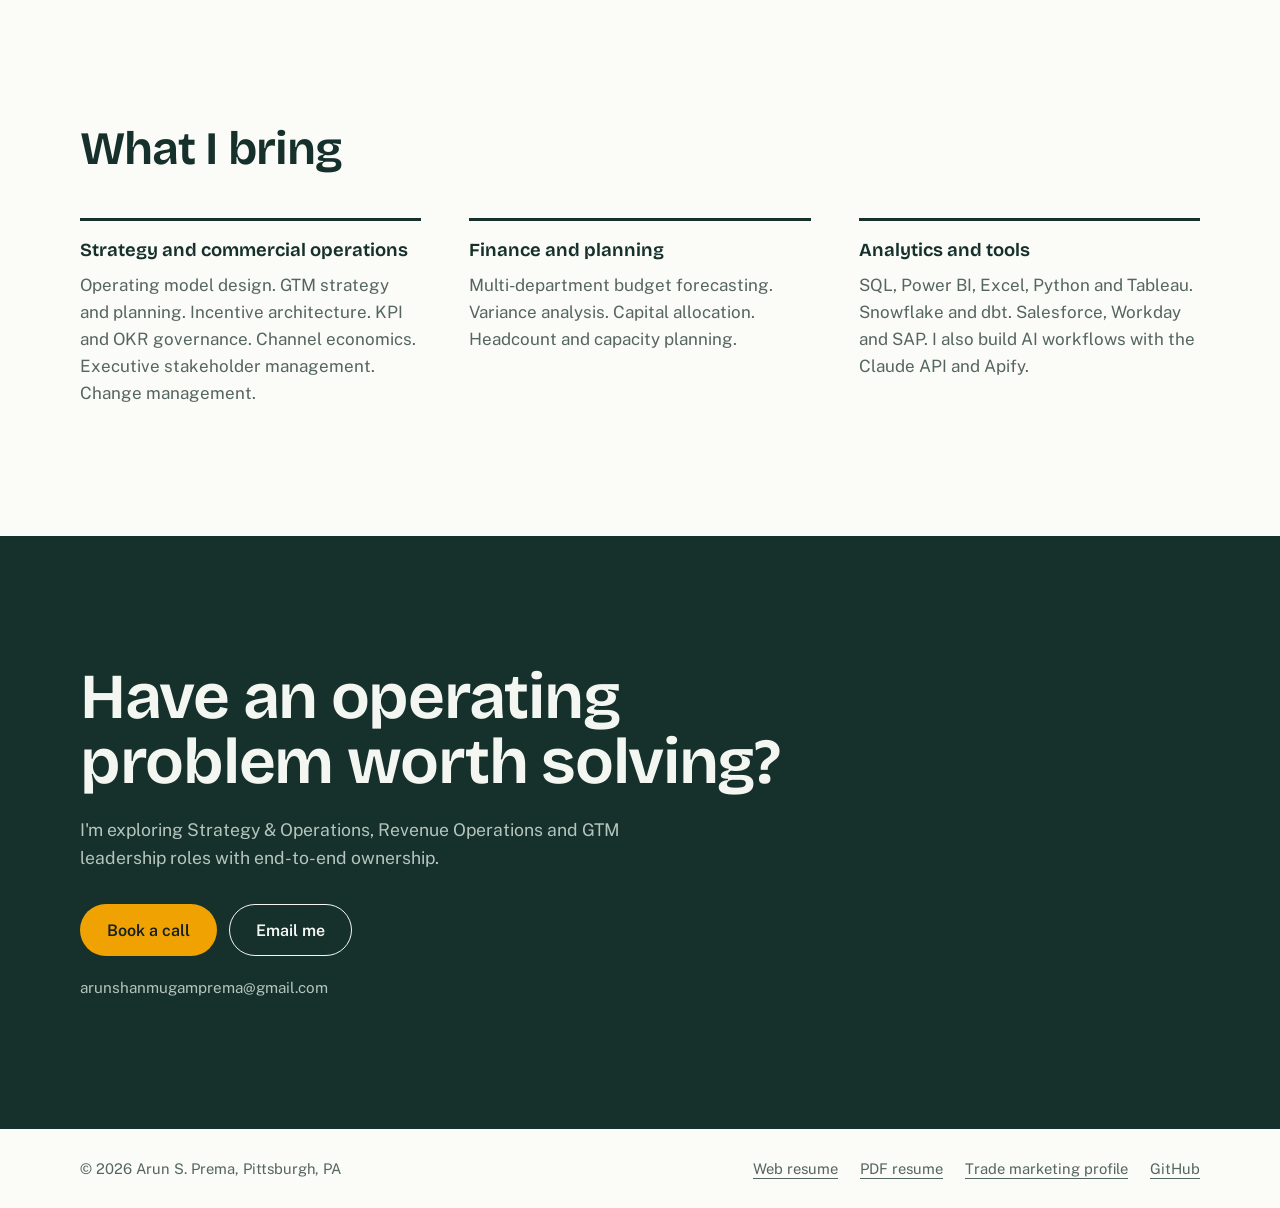
==== commit 0efacf26: "Point call buttons to Calendly Co-Authored-By: Claude Fable 5.2 <noreply@anthropic.com> Claude-Sessi" ====
--- a/index.html
+++ b/index.html
@@ -88,7 +88,7 @@
           &amp; Operations for a ~$100M business at Bajaj Electricals.
         </p>
         <div class="hero-actions">
-          <a class="btn btn-primary" href="mailto:arunshanmugamprema@gmail.com?subject=Conversation%20with%20Arun%20S.%20Prema">Email me to set up a call</a>
+          <a class="btn btn-primary" href="https://calendly.com/arunshanmugamprema" target="_blank" rel="noopener">Book a call</a>
           <a class="btn btn-quiet" href="resume/">Read my resume</a>
         </div>
         <p class="hero-note">Pittsburgh, PA. Open to NYC, Chicago, SF and remote roles.</p>
@@ -255,8 +255,8 @@
         <h2>Have an operating problem worth solving?</h2>
         <p class="contact-lede">I'm exploring Strategy &amp; Operations, Revenue Operations and GTM leadership roles with end-to-end ownership.</p>
         <div class="contact-actions">
-          <a class="btn btn-primary" href="mailto:arunshanmugamprema@gmail.com?subject=Conversation%20with%20Arun%20S.%20Prema">Email me to set up a call</a>
-          <a class="btn btn-quiet" href="resume/">Read my resume</a>
+          <a class="btn btn-primary" href="https://calendly.com/arunshanmugamprema" target="_blank" rel="noopener">Book a call</a>
+          <a class="btn btn-quiet" href="mailto:arunshanmugamprema@gmail.com?subject=Conversation%20with%20Arun%20S.%20Prema">Email me</a>
         </div>
         <p class="contact-mail">arunshanmugamprema@gmail.com</p>
       </div>
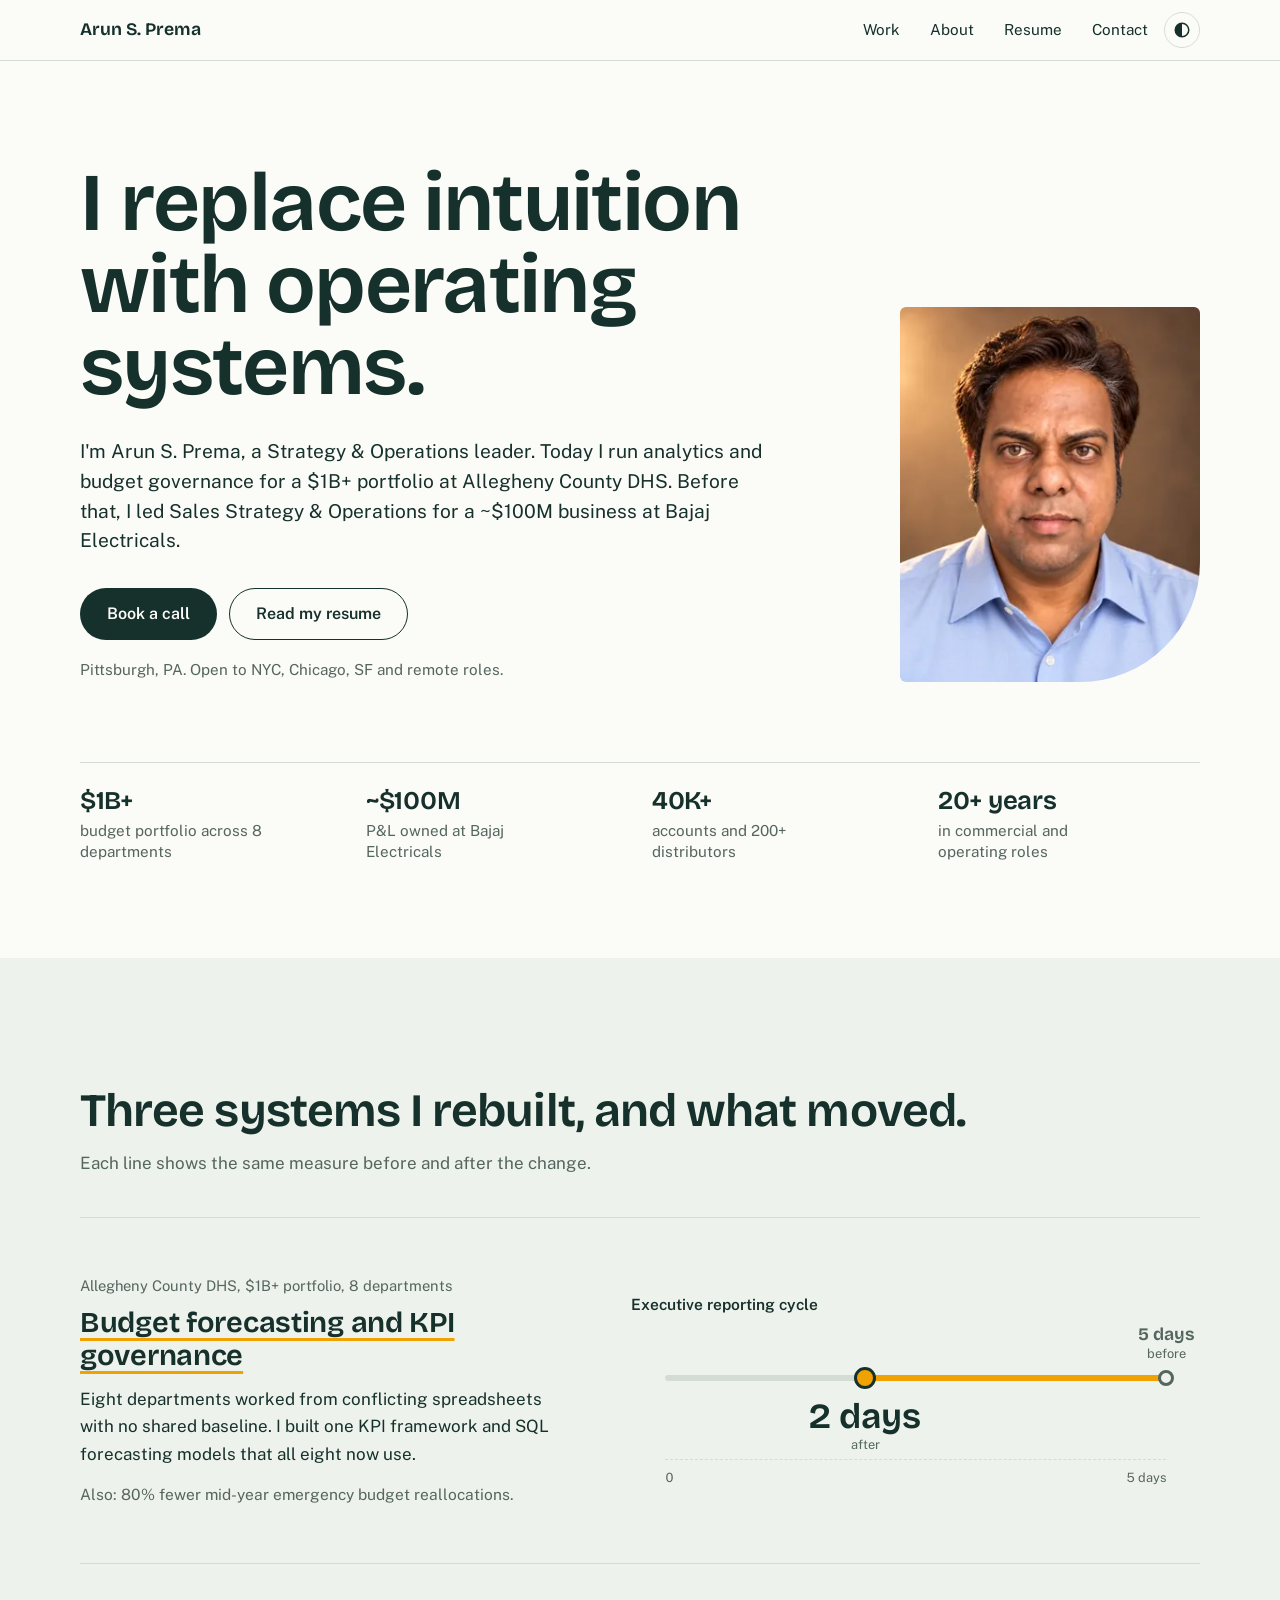
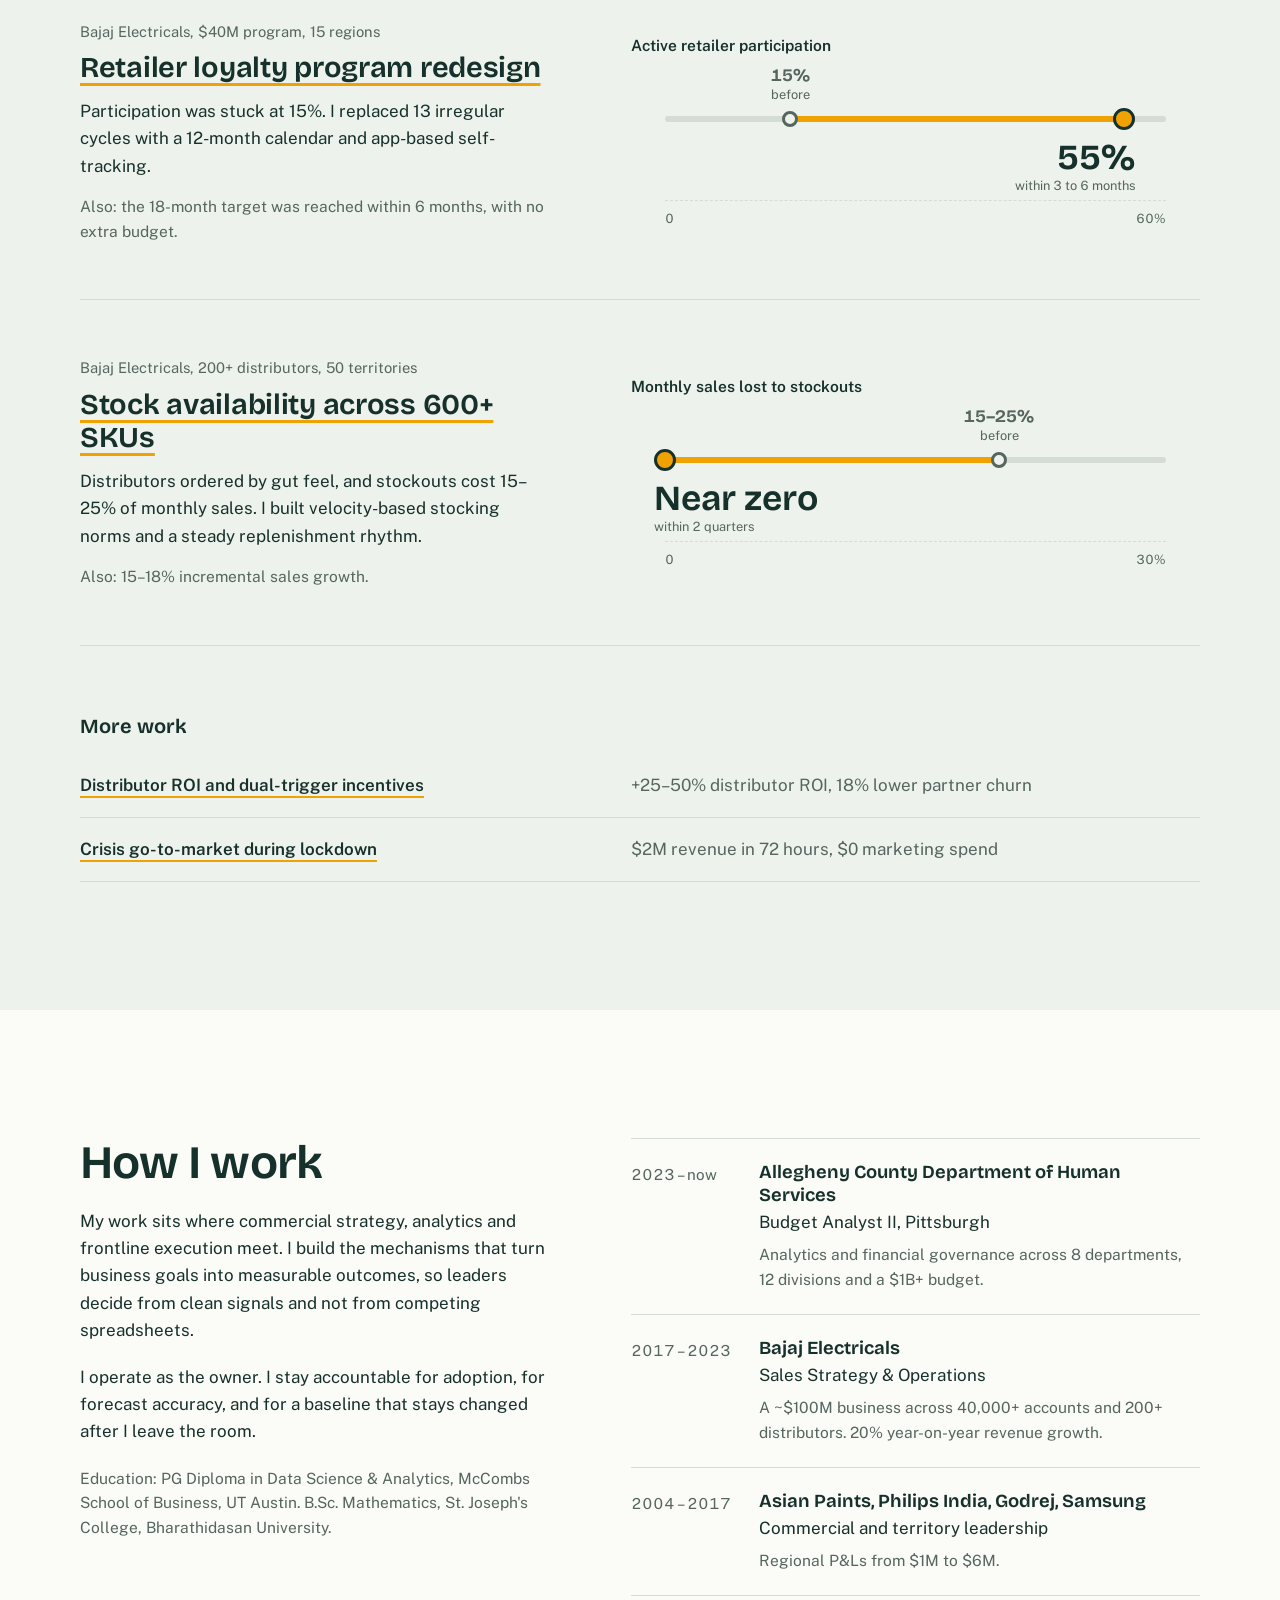
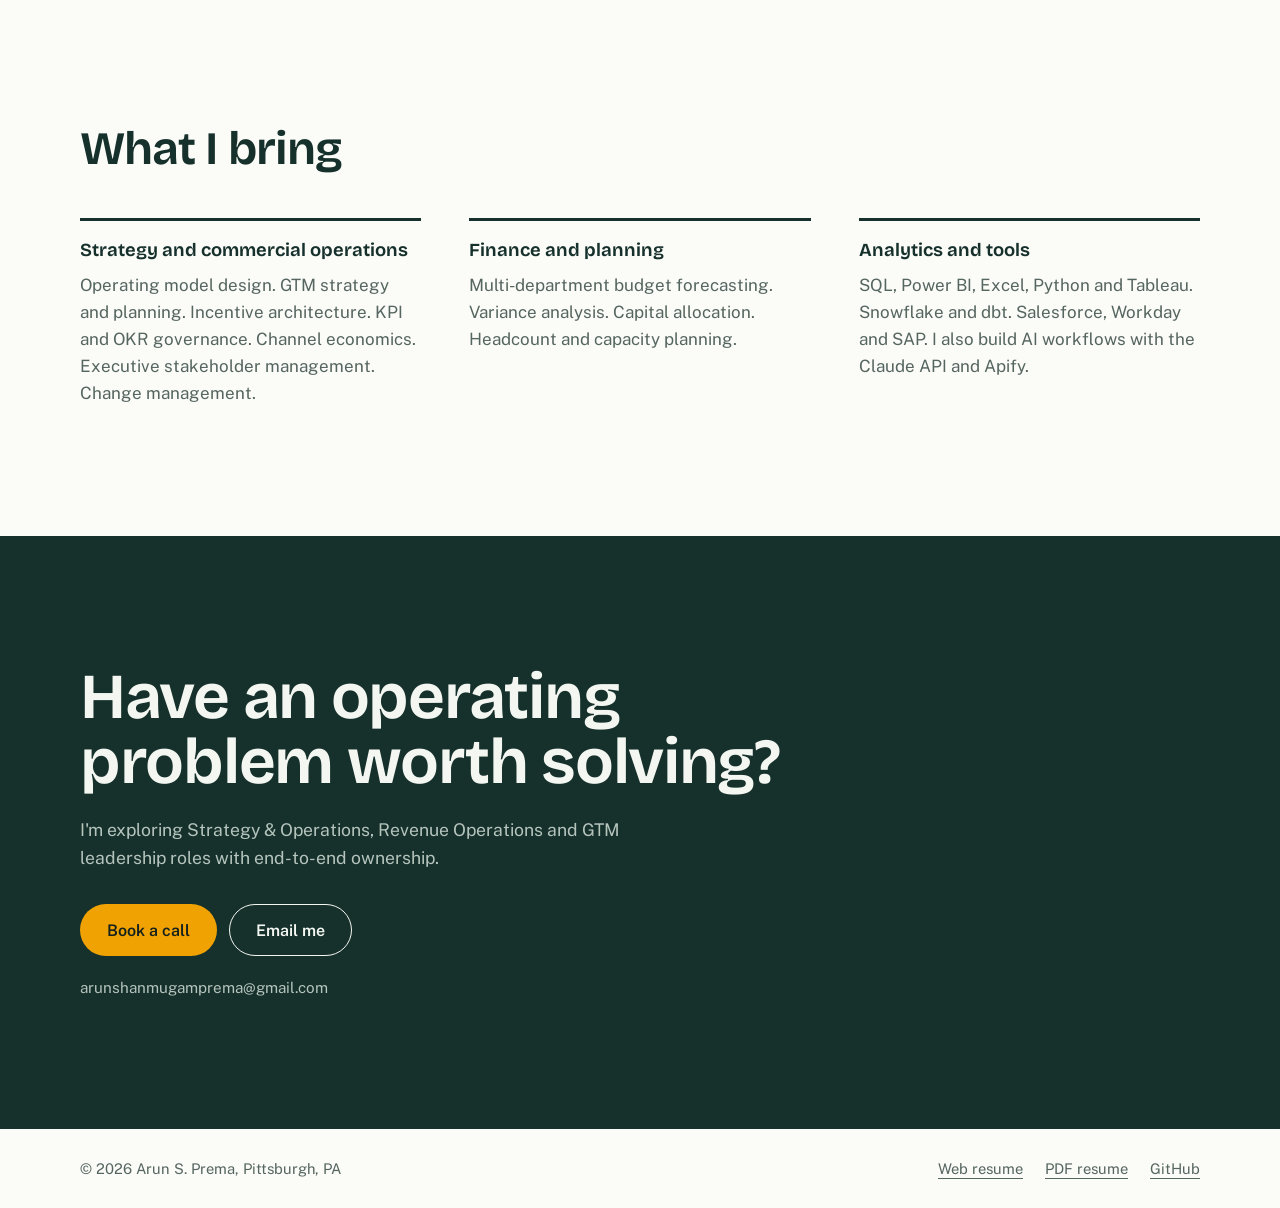
==== commit 4cf3b666: "Remove footer links to the trade-marketing page The page stays reachable by its direct URL.  Co-Auth" ====
--- a/index.html
+++ b/index.html
@@ -269,7 +269,6 @@
       <nav aria-label="Footer">
         <a href="resume/">Web resume</a>
         <a href="Resume_Arun_S_Prema.pdf">PDF resume</a>
-        <a href="trade-marketing/">Trade marketing profile</a>
         <a href="https://github.com/arunshanmugamprema" target="_blank" rel="noopener">GitHub</a>
       </nav>
     </div>
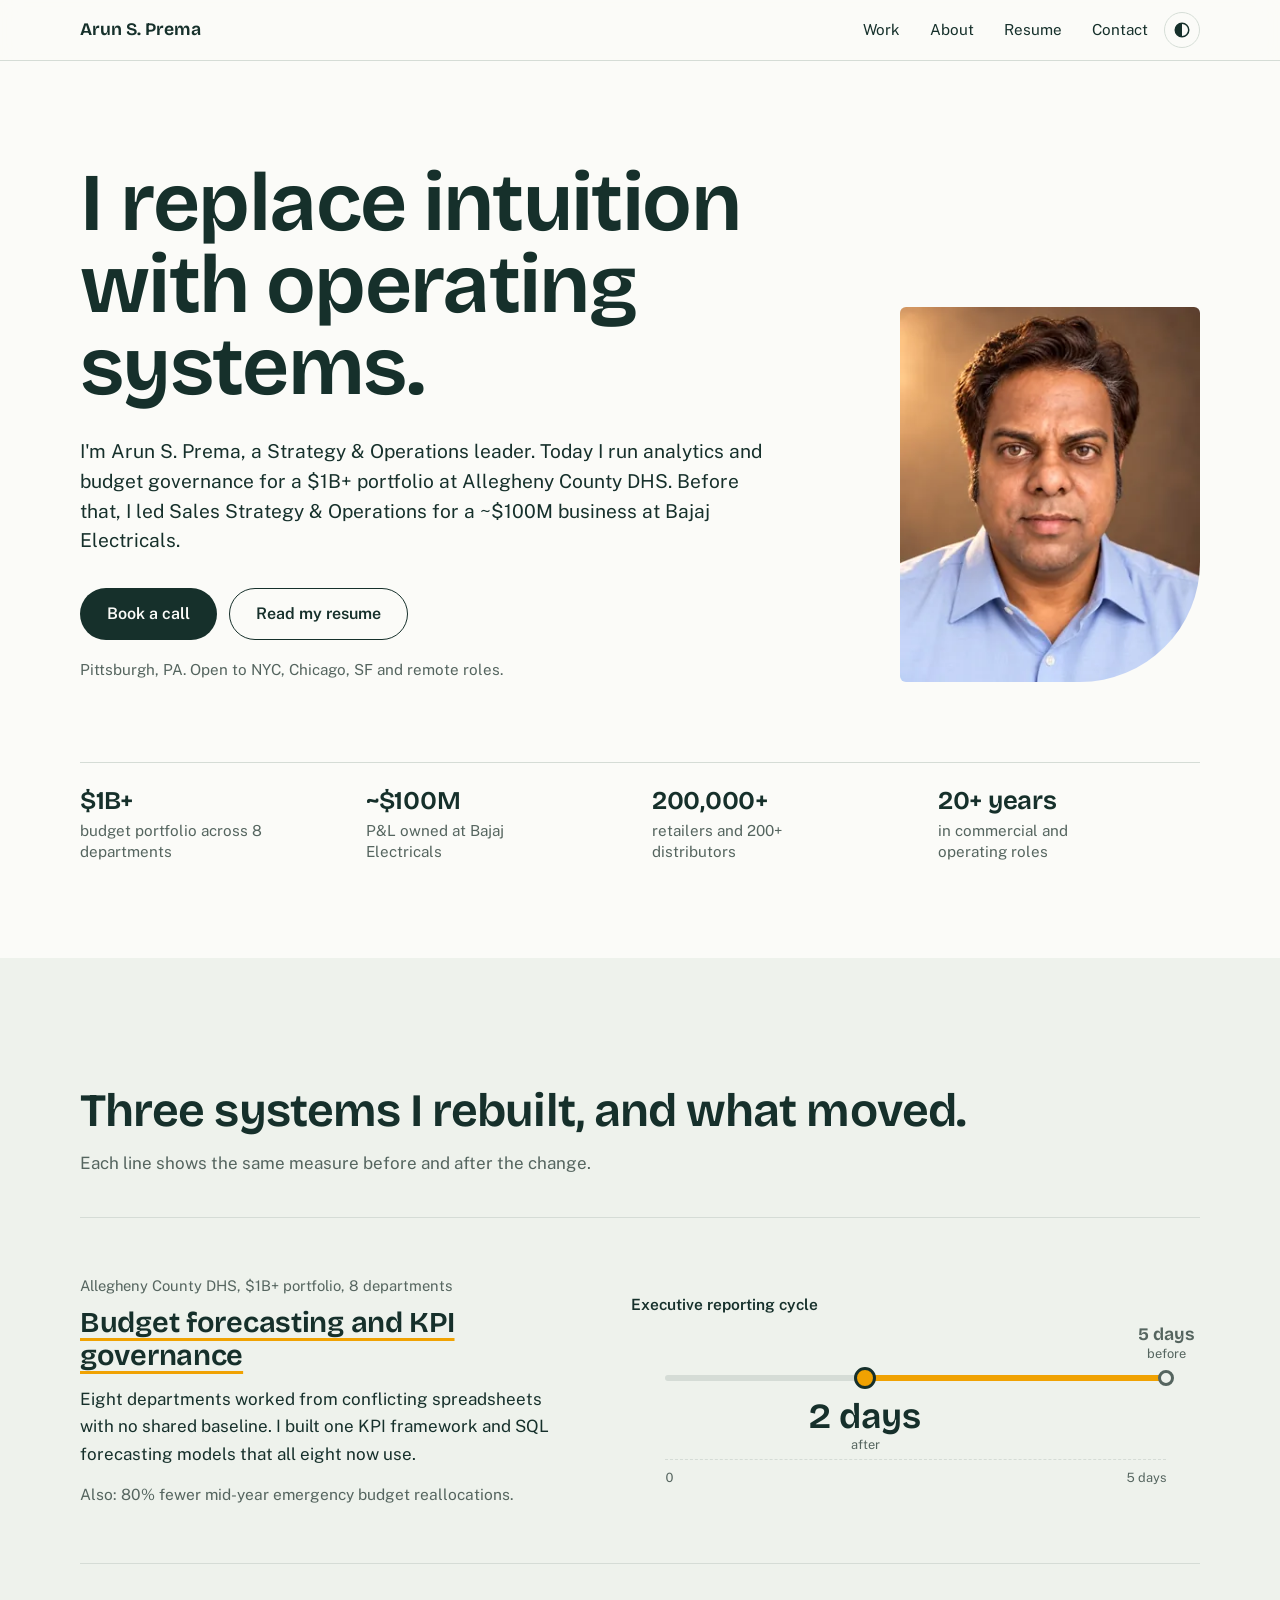
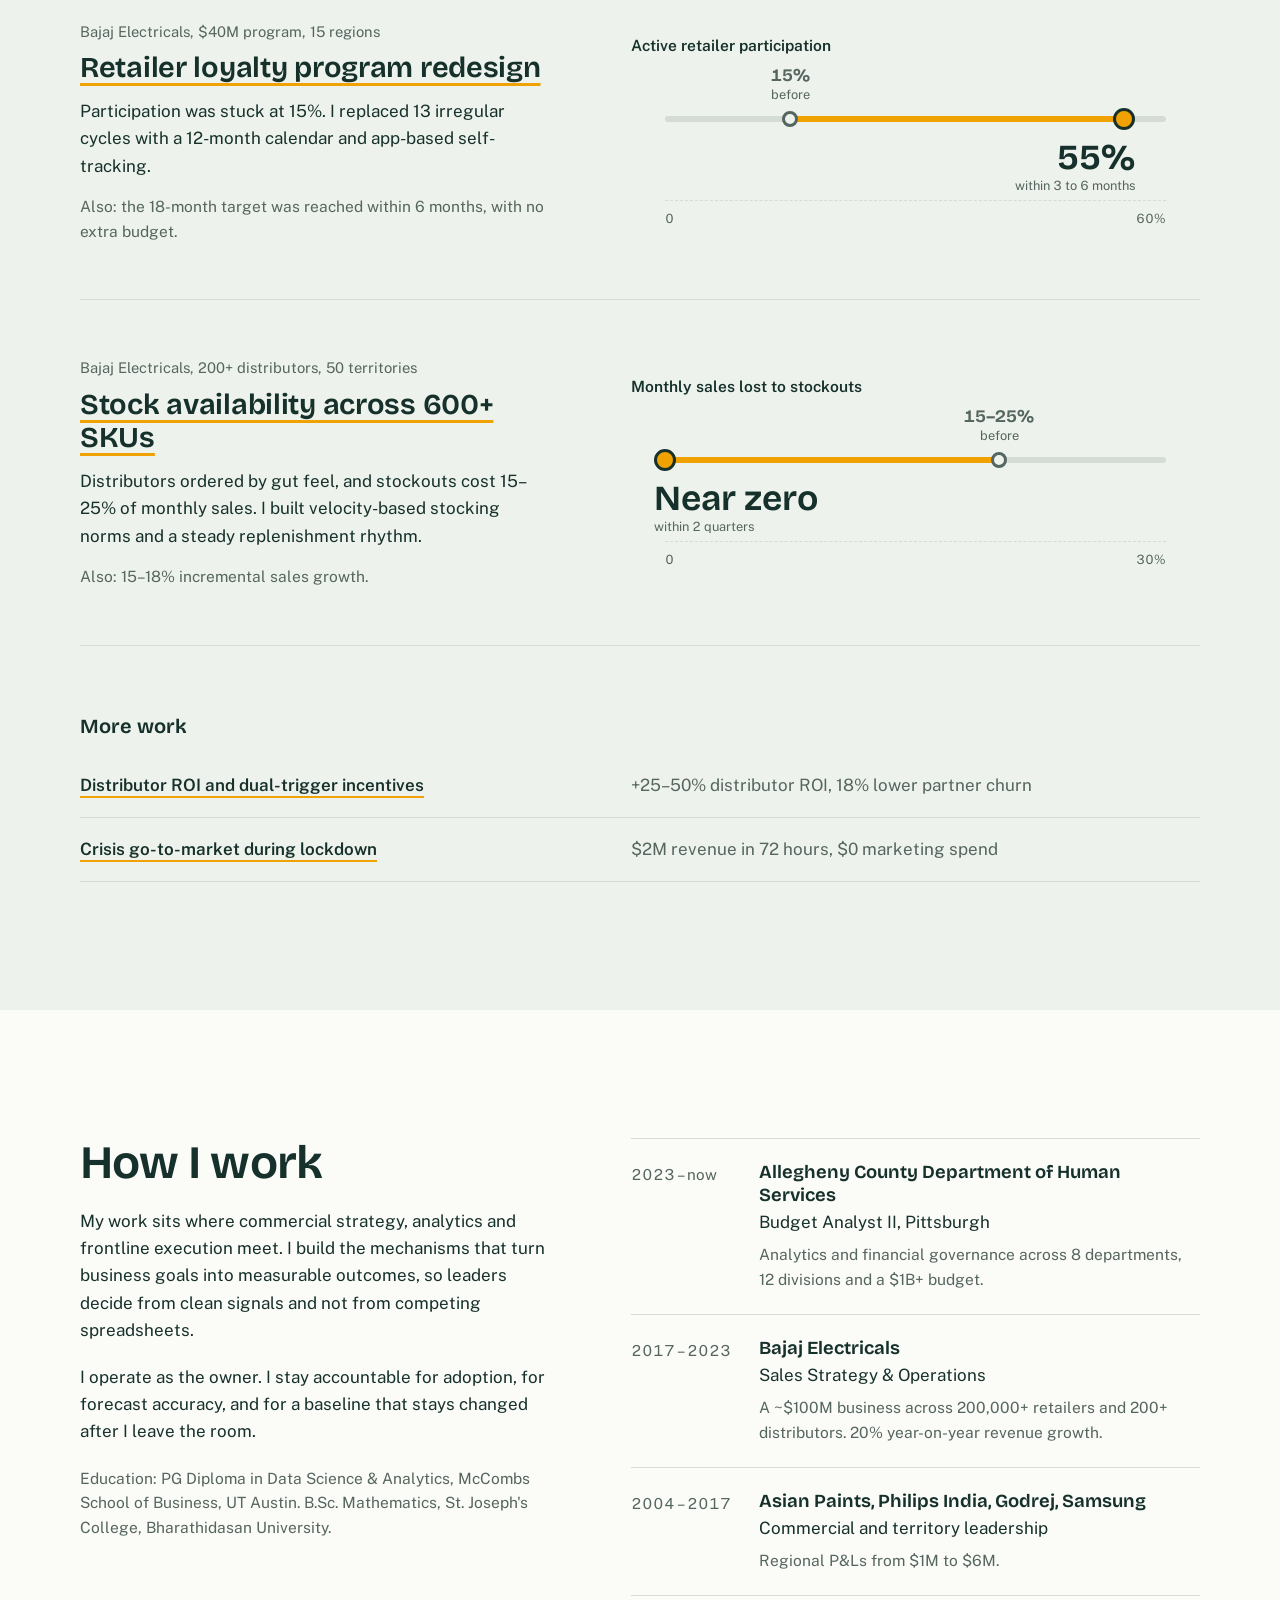
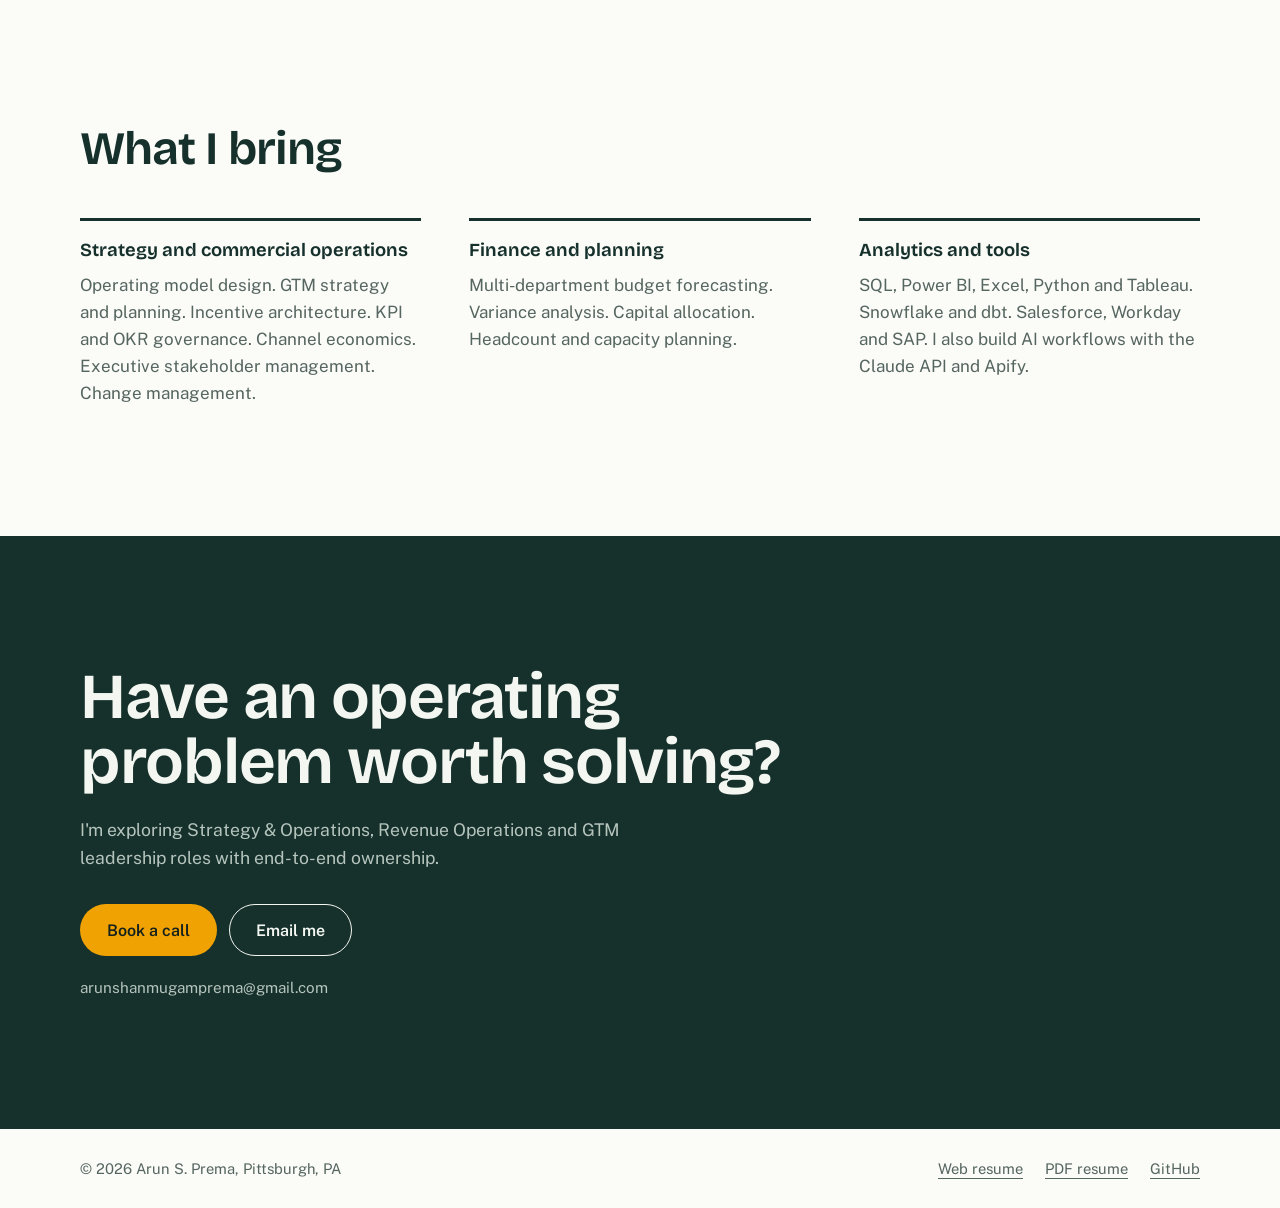
==== commit bfe1765c: "Calendly 30-minute link, Budget Analyst II on resume, 200,000+ retailers - Call buttons open the 30 " ====
--- a/index.html
+++ b/index.html
@@ -88,7 +88,7 @@
           &amp; Operations for a ~$100M business at Bajaj Electricals.
         </p>
         <div class="hero-actions">
-          <a class="btn btn-primary" href="https://calendly.com/arunshanmugamprema" target="_blank" rel="noopener">Book a call</a>
+          <a class="btn btn-primary" href="https://calendly.com/arunshanmugamprema/30min" target="_blank" rel="noopener">Book a call</a>
           <a class="btn btn-quiet" href="resume/">Read my resume</a>
         </div>
         <p class="hero-note">Pittsburgh, PA. Open to NYC, Chicago, SF and remote roles.</p>
@@ -104,7 +104,7 @@
       <dl class="hero-facts">
         <div><dt>$1B+</dt><dd>budget portfolio across 8 departments</dd></div>
         <div><dt>~$100M</dt><dd>P&amp;L owned at Bajaj Electricals</dd></div>
-        <div><dt>40K+</dt><dd>accounts and 200+ distributors</dd></div>
+        <div><dt>200,000+</dt><dd>retailers and 200+ distributors</dd></div>
         <div><dt>20+ years</dt><dd>in commercial and operating roles</dd></div>
       </dl>
     </section>
@@ -216,7 +216,7 @@
           <div>
             <strong>Bajaj Electricals</strong>
             <span class="role">Sales Strategy &amp; Operations</span>
-            <p>A ~$100M business across 40,000+ accounts and 200+ distributors. 20% year-on-year revenue growth.</p>
+            <p>A ~$100M business across 200,000+ retailers and 200+ distributors. 20% year-on-year revenue growth.</p>
           </div>
         </li>
         <li>
@@ -255,7 +255,7 @@
         <h2>Have an operating problem worth solving?</h2>
         <p class="contact-lede">I'm exploring Strategy &amp; Operations, Revenue Operations and GTM leadership roles with end-to-end ownership.</p>
         <div class="contact-actions">
-          <a class="btn btn-primary" href="https://calendly.com/arunshanmugamprema" target="_blank" rel="noopener">Book a call</a>
+          <a class="btn btn-primary" href="https://calendly.com/arunshanmugamprema/30min" target="_blank" rel="noopener">Book a call</a>
           <a class="btn btn-quiet" href="mailto:arunshanmugamprema@gmail.com?subject=Conversation%20with%20Arun%20S.%20Prema">Email me</a>
         </div>
         <p class="contact-mail">arunshanmugamprema@gmail.com</p>
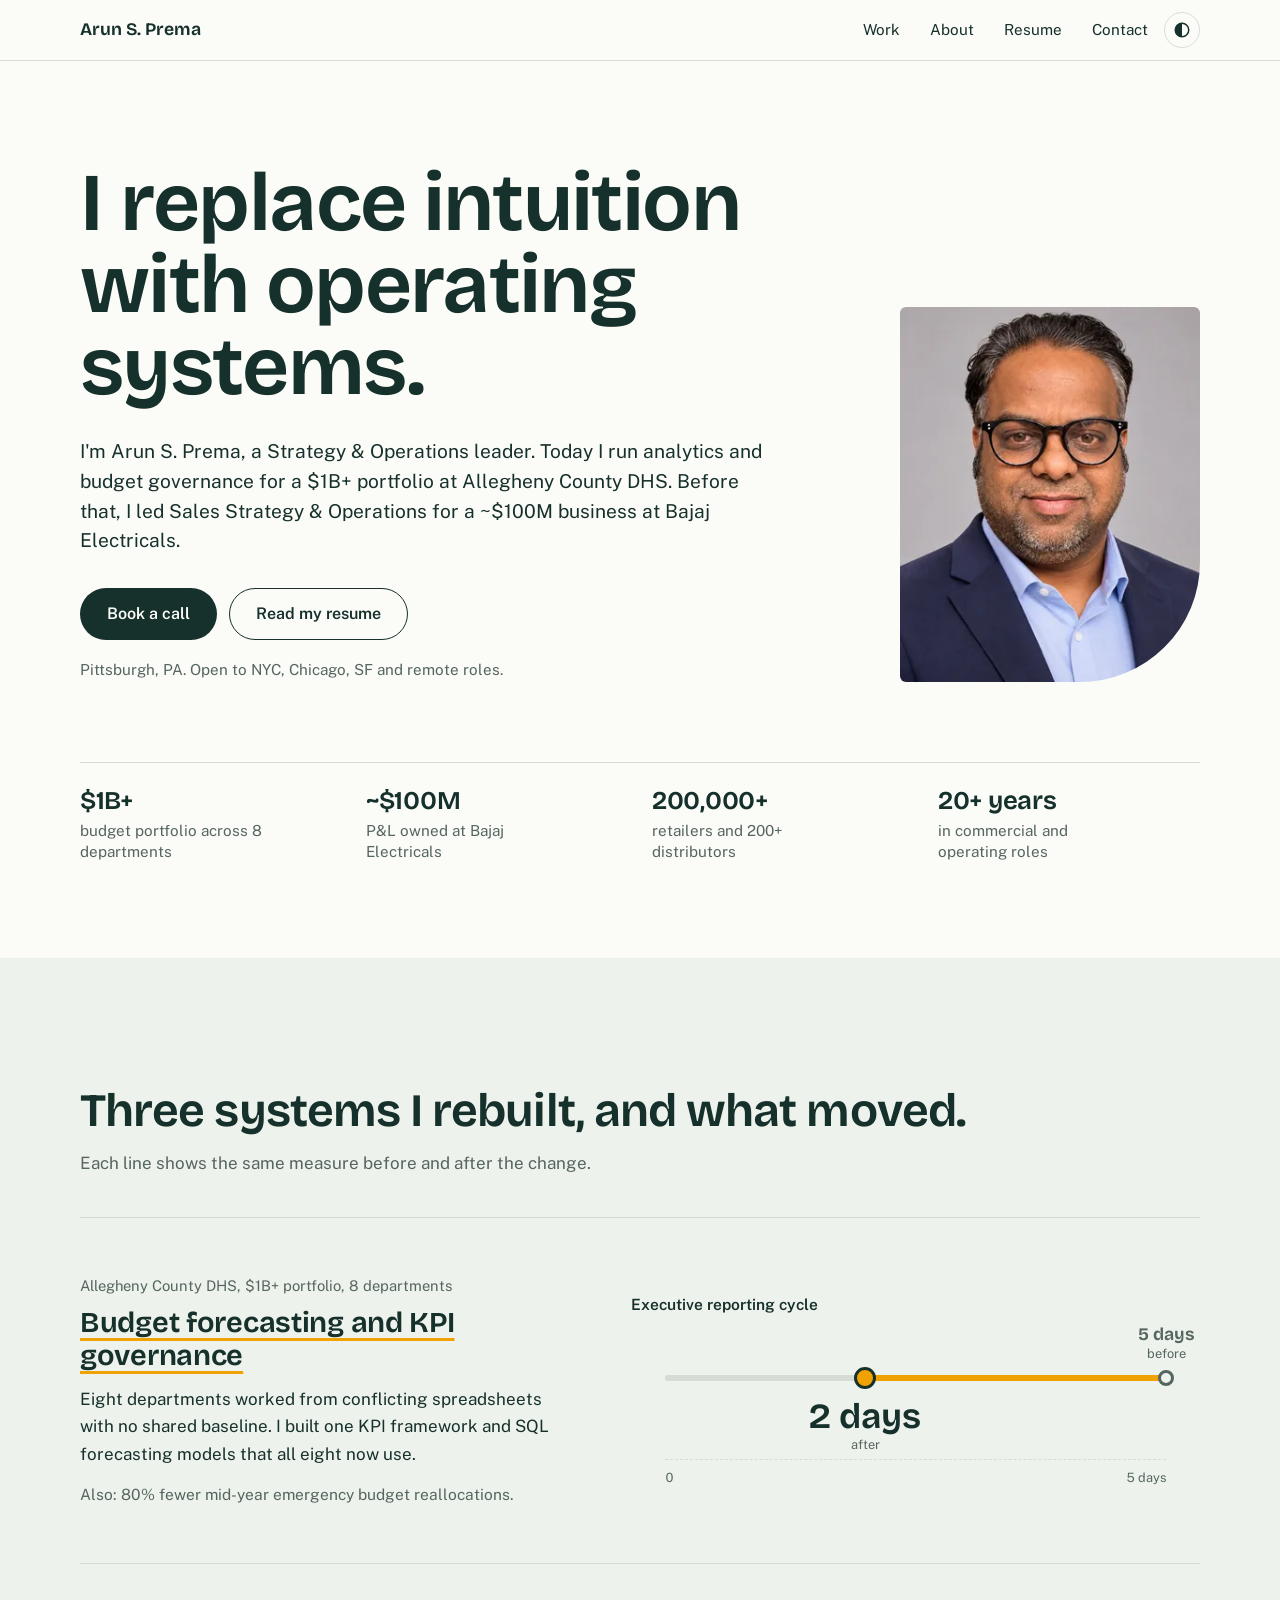
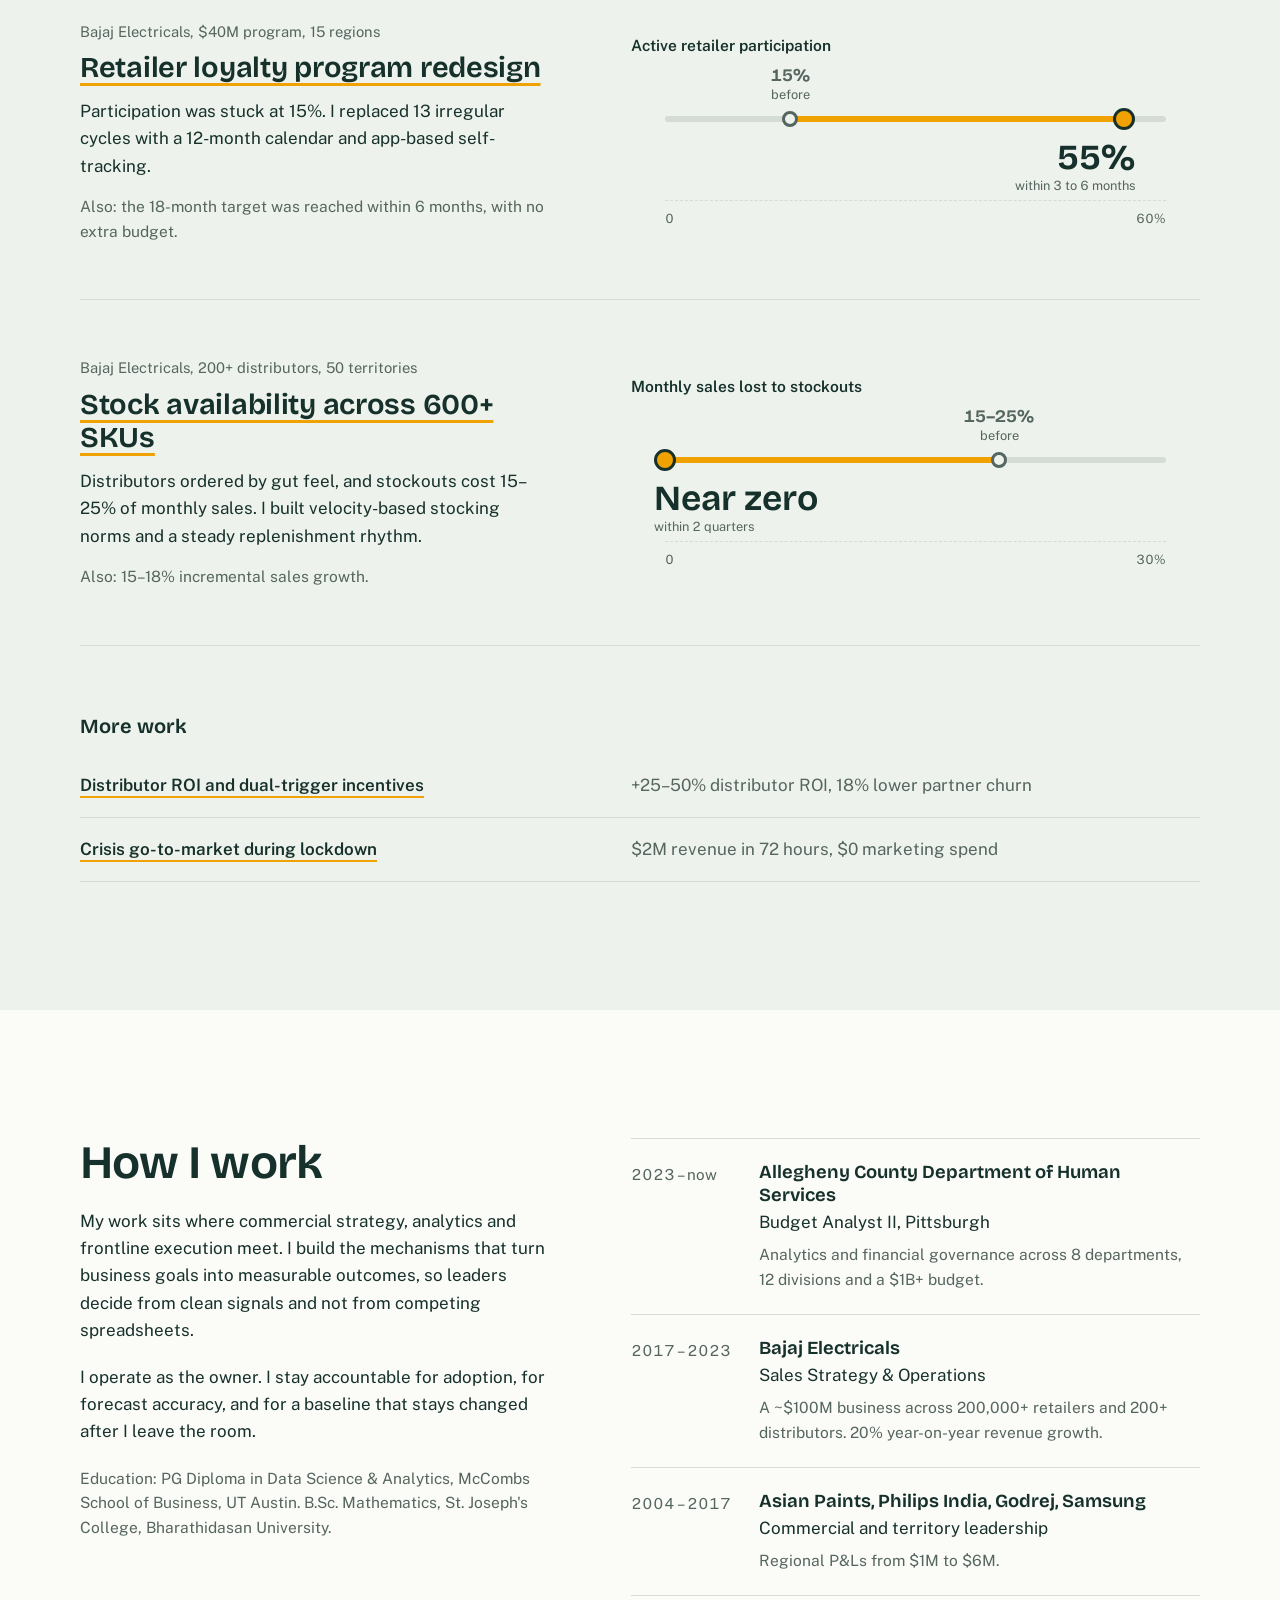
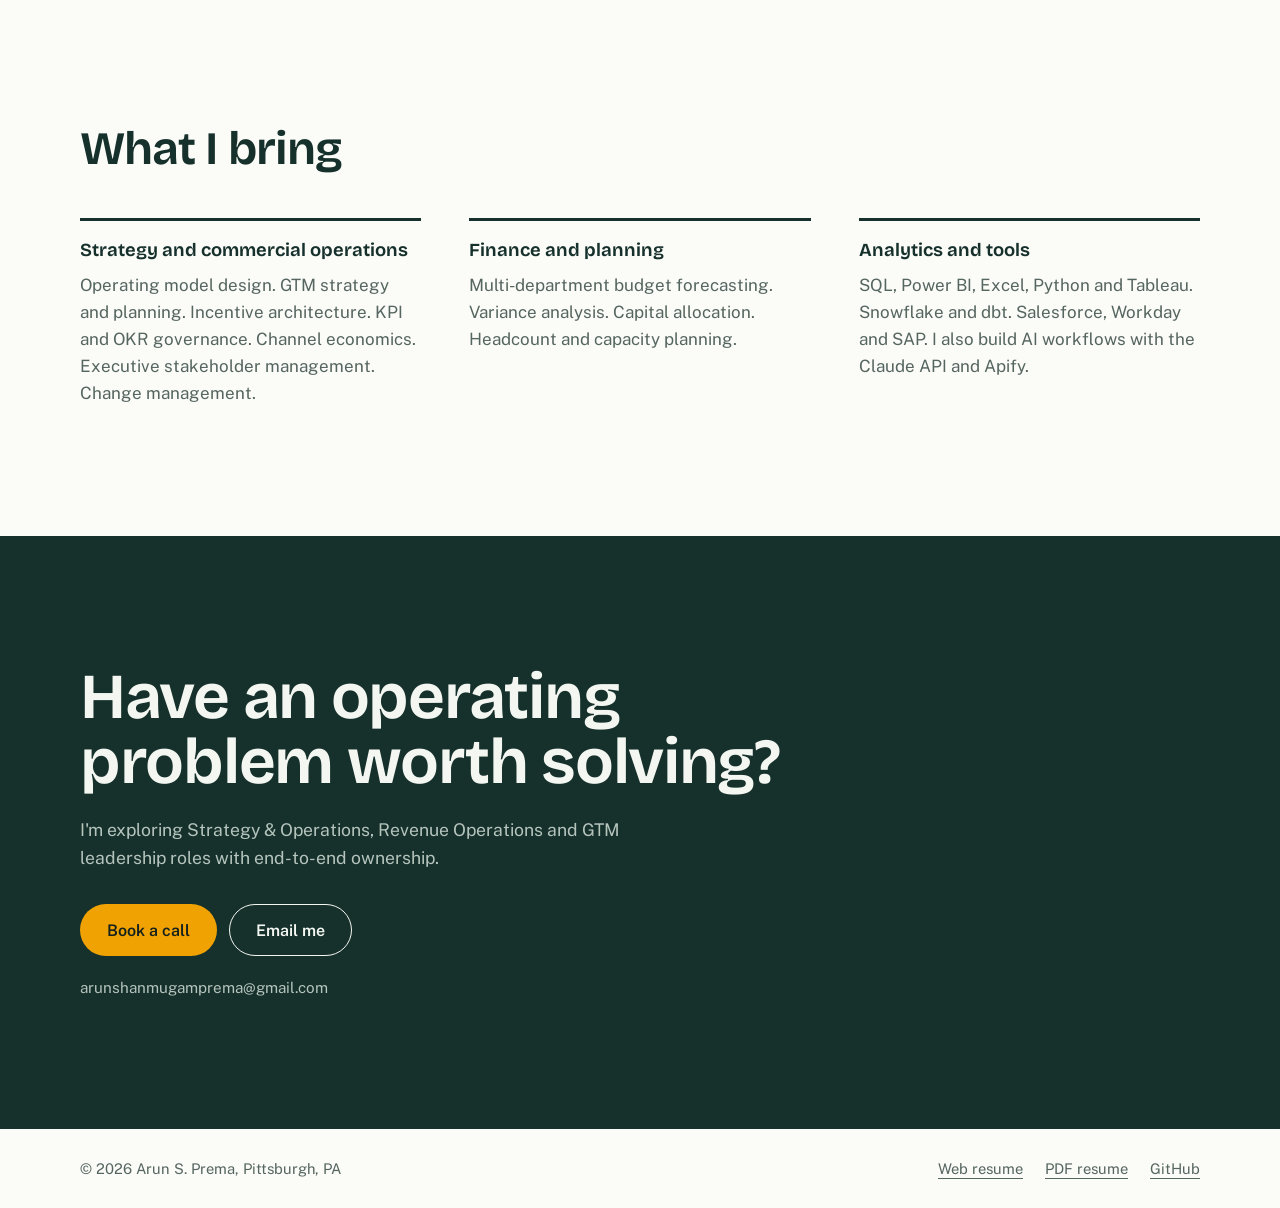
==== commit 4fff4987: "Rename portrait and share image so browsers load the new photo Browsers kept a saved copy of the old" ====
--- a/index.html
+++ b/index.html
@@ -13,7 +13,7 @@
   <meta property="og:title" content="Arun S. Prema — Strategy &amp; Operations Leader">
   <meta property="og:description" content="I replace intuition with operating systems. $1B+ budget portfolio at Allegheny County DHS. ~$100M P&amp;L at Bajaj Electricals.">
   <meta property="og:url" content="https://arunshanmugamprema.github.io/">
-  <meta property="og:image" content="https://arunshanmugamprema.github.io/assets/images/og-preview.png">
+  <meta property="og:image" content="https://arunshanmugamprema.github.io/assets/images/og-preview-2026.png">
   <meta property="og:image:width" content="1200">
   <meta property="og:image:height" content="630">
   <meta property="og:image:alt" content="Arun S. Prema, Strategy &amp; Operations leader. I replace intuition with operating systems.">
@@ -21,7 +21,7 @@
   <meta name="twitter:card" content="summary_large_image">
   <meta name="twitter:title" content="Arun S. Prema — Strategy &amp; Operations Leader">
   <meta name="twitter:description" content="I replace intuition with operating systems. $1B+ budget portfolio at Allegheny County DHS. ~$100M P&amp;L at Bajaj Electricals.">
-  <meta name="twitter:image" content="https://arunshanmugamprema.github.io/assets/images/og-preview.png">
+  <meta name="twitter:image" content="https://arunshanmugamprema.github.io/assets/images/og-preview-2026.png">
 
   <link rel="icon" type="image/svg+xml" href="assets/images/favicon.svg">
   <link rel="preload" href="assets/fonts/bricolage-grotesque-latin-wght-normal.woff2" as="font" type="font/woff2" crossorigin>
@@ -42,7 +42,7 @@
     "worksFor": { "@type": "Organization", "name": "Allegheny County Department of Human Services" },
     "address": { "@type": "PostalAddress", "addressLocality": "Pittsburgh", "addressRegion": "PA", "addressCountry": "US" },
     "url": "https://arunshanmugamprema.github.io/",
-    "image": "https://arunshanmugamprema.github.io/assets/images/arun-prema-640.webp",
+    "image": "https://arunshanmugamprema.github.io/assets/images/arun-prema-2026-640.webp",
     "email": "mailto:arunshanmugamprema@gmail.com",
     "sameAs": [
       "https://github.com/arunshanmugamprema"
@@ -96,8 +96,8 @@
 
       <figure class="hero-photo">
         <picture>
-          <source type="image/webp" srcset="assets/images/arun-prema-320.webp 320w, assets/images/arun-prema-640.webp 640w" sizes="(max-width: 760px) 132px, 300px">
-          <img src="assets/images/arun-prema.jpg" alt="Portrait of Arun S. Prema" width="640" height="800" fetchpriority="high">
+          <source type="image/webp" srcset="assets/images/arun-prema-2026-320.webp 320w, assets/images/arun-prema-2026-640.webp 640w" sizes="(max-width: 760px) 132px, 300px">
+          <img src="assets/images/arun-prema-2026.jpg" alt="Portrait of Arun S. Prema" width="640" height="800" fetchpriority="high">
         </picture>
       </figure>
 
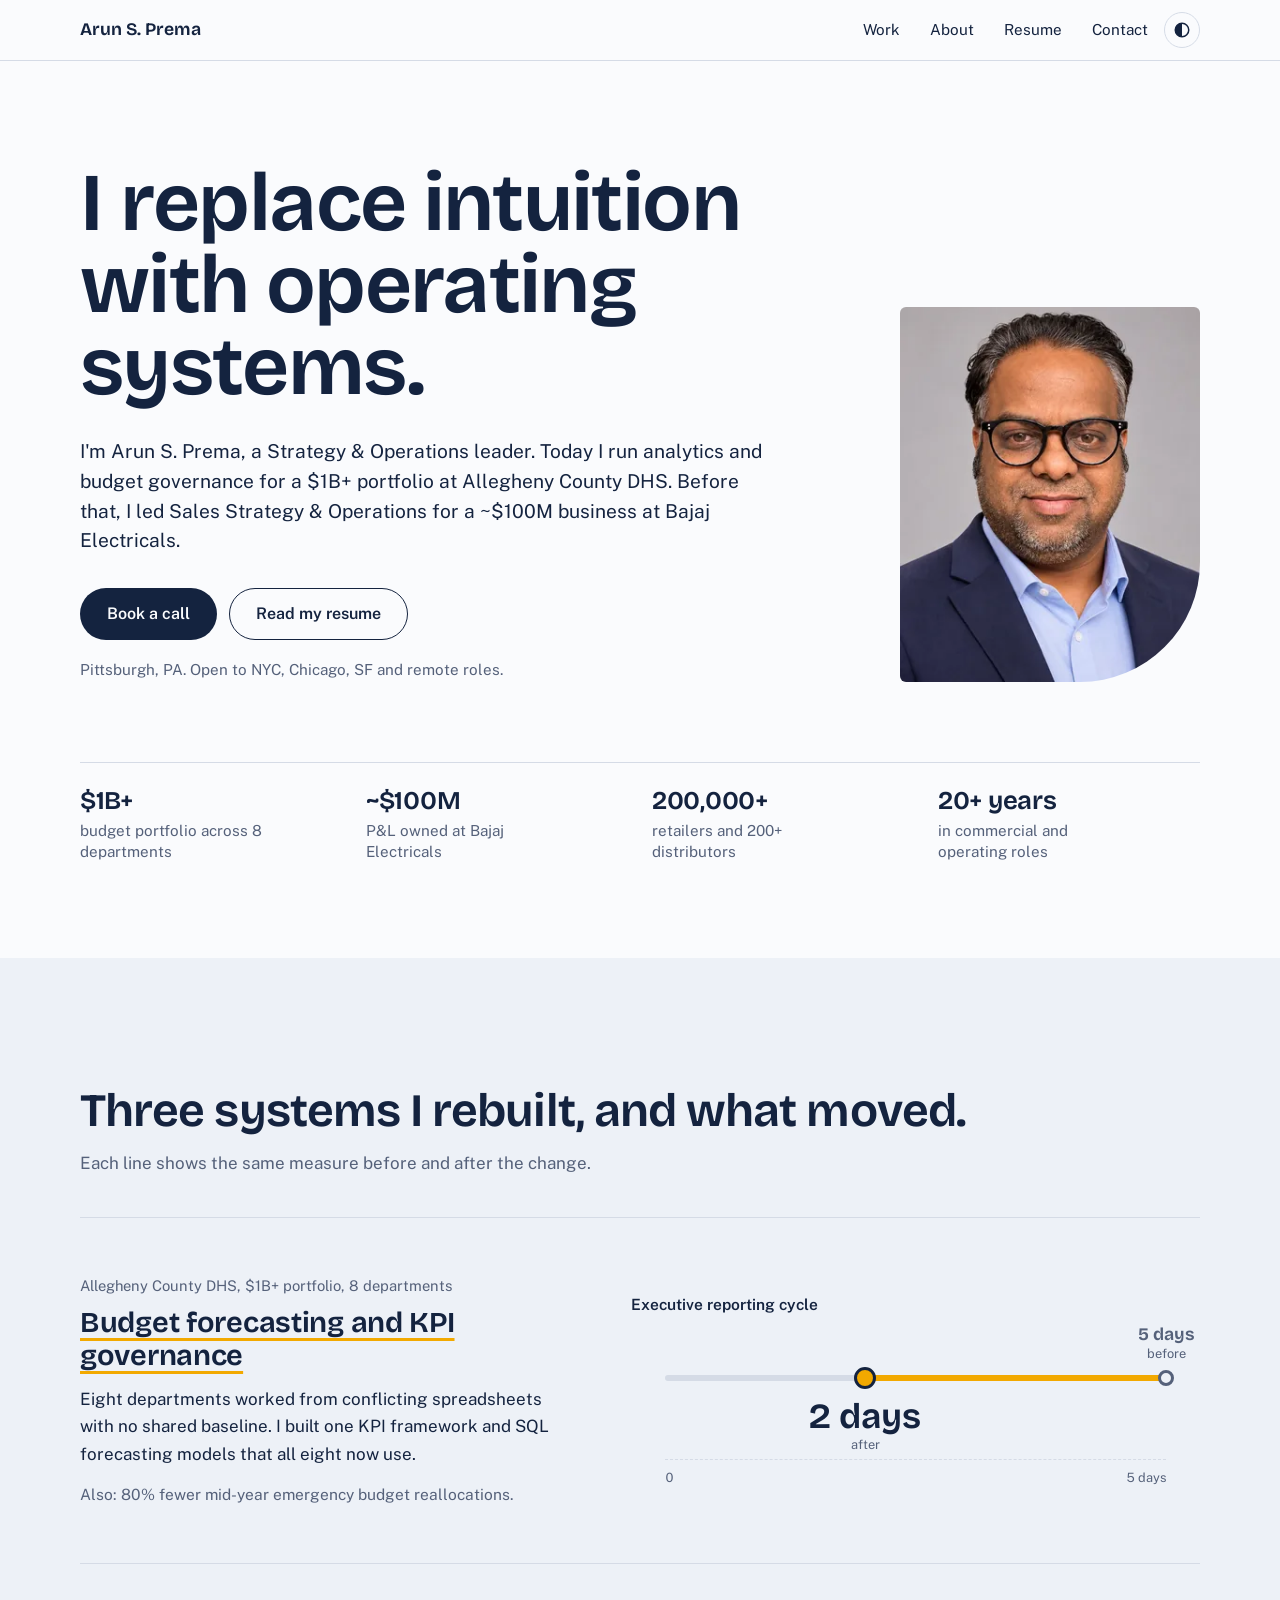
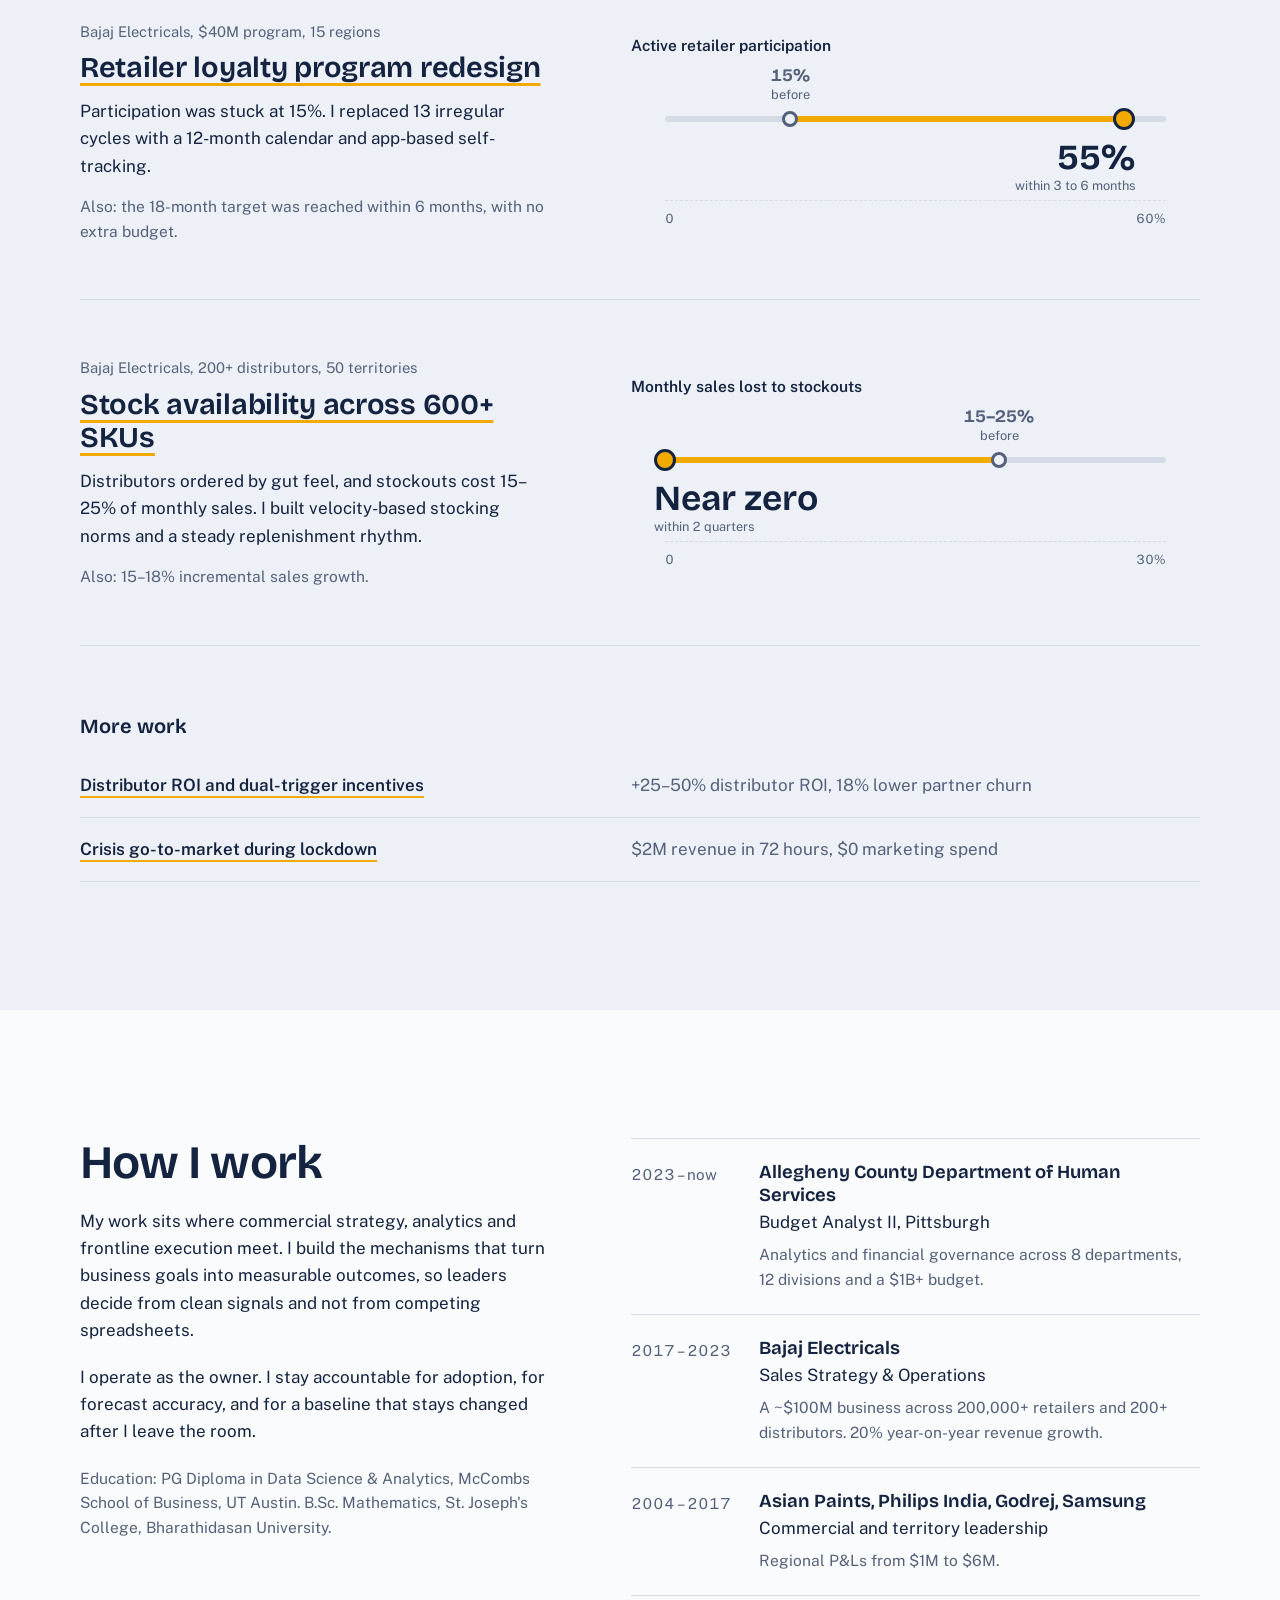
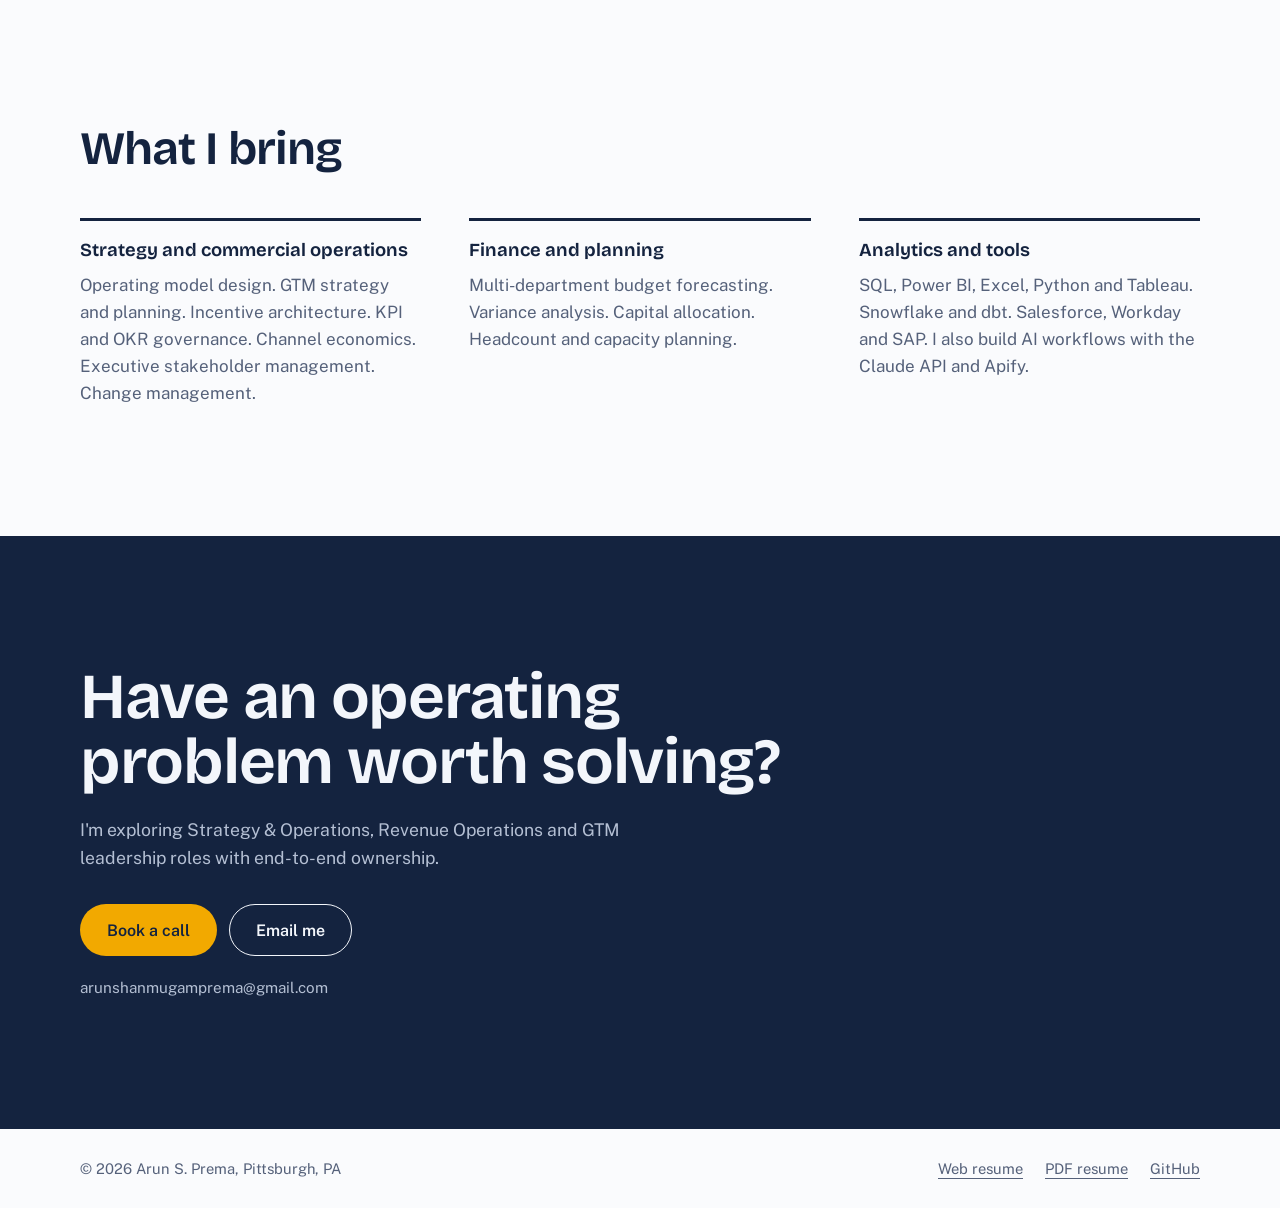
==== commit 672e5b9e: "Navy and amber colour scheme across all pages - Shared tokens for light and dark mode, trade-marketi" ====
--- a/index.html
+++ b/index.html
@@ -13,7 +13,7 @@
   <meta property="og:title" content="Arun S. Prema — Strategy &amp; Operations Leader">
   <meta property="og:description" content="I replace intuition with operating systems. $1B+ budget portfolio at Allegheny County DHS. ~$100M P&amp;L at Bajaj Electricals.">
   <meta property="og:url" content="https://arunshanmugamprema.github.io/">
-  <meta property="og:image" content="https://arunshanmugamprema.github.io/assets/images/og-preview-2026.png">
+  <meta property="og:image" content="https://arunshanmugamprema.github.io/assets/images/og-preview-navy.png">
   <meta property="og:image:width" content="1200">
   <meta property="og:image:height" content="630">
   <meta property="og:image:alt" content="Arun S. Prema, Strategy &amp; Operations leader. I replace intuition with operating systems.">
@@ -21,12 +21,12 @@
   <meta name="twitter:card" content="summary_large_image">
   <meta name="twitter:title" content="Arun S. Prema — Strategy &amp; Operations Leader">
   <meta name="twitter:description" content="I replace intuition with operating systems. $1B+ budget portfolio at Allegheny County DHS. ~$100M P&amp;L at Bajaj Electricals.">
-  <meta name="twitter:image" content="https://arunshanmugamprema.github.io/assets/images/og-preview-2026.png">
-
-  <link rel="icon" type="image/svg+xml" href="assets/images/favicon.svg">
+  <meta name="twitter:image" content="https://arunshanmugamprema.github.io/assets/images/og-preview-navy.png">
+
+  <link rel="icon" type="image/svg+xml" href="assets/images/favicon-navy.svg">
   <link rel="preload" href="assets/fonts/bricolage-grotesque-latin-wght-normal.woff2" as="font" type="font/woff2" crossorigin>
   <link rel="preload" href="assets/fonts/public-sans-latin-wght-normal.woff2" as="font" type="font/woff2" crossorigin>
-  <link rel="stylesheet" href="assets/css/site.css">
+  <link rel="stylesheet" href="assets/css/site.css?v=navy">
 
   <script>
     /* Apply a saved colour theme before first paint */
@@ -274,6 +274,6 @@
     </div>
   </footer>
 
-  <script src="assets/js/site.js" defer></script>
+  <script src="assets/js/site.js?v=navy" defer></script>
 </body>
 </html>
--- a/assets/css/site.css
+++ b/assets/css/site.css
@@ -15,17 +15,17 @@
 
 /* ── Tokens ── */
 :root {
-  --paper: #fbfbf8;
-  --surface: #eef2ec;
-  --ink: #16302b;
-  --muted: #55655f;
-  --line: #d5dcd6;
-  --mark: #f0a202;          /* marigold: the "after" colour */
-  --btn-bg: #16302b;
-  --btn-ink: #fbfbf8;
-  --band-bg: #16302b;
-  --band-ink: #f3f6f1;
-  --band-muted: #b5c4bd;
+  --paper: #fafbfd;
+  --surface: #edf1f7;
+  --ink: #14233f;
+  --muted: #55617a;
+  --line: #d5dbe6;
+  --mark: #f2a900;          /* amber: the "after" colour */
+  --btn-bg: #14233f;
+  --btn-ink: #fafbfd;
+  --band-bg: #14233f;
+  --band-ink: #f3f6fb;
+  --band-muted: #b4bfd3;
 
   --display: "Bricolage Grotesque", "Public Sans", system-ui, sans-serif;
   --body: "Public Sans", system-ui, -apple-system, "Segoe UI", sans-serif;
@@ -37,29 +37,29 @@
 
 @media (prefers-color-scheme: dark) {
   :root:not([data-theme="light"]) {
-    --paper: #0f1f1c;
-    --surface: #152925;
-    --ink: #e8eee9;
-    --muted: #a3b3ac;
-    --line: #2a413b;
-    --btn-bg: #f0a202;
-    --btn-ink: #15211d;
-    --band-bg: #152925;
-    --band-ink: #e8eee9;
-    --band-muted: #a3b3ac;
+    --paper: #0d1626;
+    --surface: #131f35;
+    --ink: #e8edf5;
+    --muted: #a3aec2;
+    --line: #26344e;
+    --btn-bg: #f2a900;
+    --btn-ink: #14233f;
+    --band-bg: #131f35;
+    --band-ink: #e8edf5;
+    --band-muted: #a3aec2;
   }
 }
 :root[data-theme="dark"] {
-  --paper: #0f1f1c;
-  --surface: #152925;
-  --ink: #e8eee9;
-  --muted: #a3b3ac;
-  --line: #2a413b;
-  --btn-bg: #f0a202;
-  --btn-ink: #15211d;
-  --band-bg: #152925;
-  --band-ink: #e8eee9;
-  --band-muted: #a3b3ac;
+  --paper: #0d1626;
+  --surface: #131f35;
+  --ink: #e8edf5;
+  --muted: #a3aec2;
+  --line: #26344e;
+  --btn-bg: #f2a900;
+  --btn-ink: #14233f;
+  --band-bg: #131f35;
+  --band-ink: #e8edf5;
+  --band-muted: #a3aec2;
 }
 
 /* ── Base ── */
@@ -188,7 +188,7 @@
 .contact h2 { max-width: 20ch; font-size: clamp(2.2rem, 5.4vw, 4rem); line-height: 1.02; }
 .contact-lede { margin-top: 22px; max-width: 56ch; color: var(--band-muted); font-size: 1.1rem; }
 .contact-actions { display: flex; flex-wrap: wrap; gap: 12px; margin-top: 32px; }
-.contact .btn-primary { background: var(--mark); color: #15211d; }
+.contact .btn-primary { background: var(--mark); color: #14233f; }
 .contact-mail { margin-top: 20px; color: var(--band-muted); font-size: 0.95rem; user-select: all; }
 
 /* ── Footer ── */
